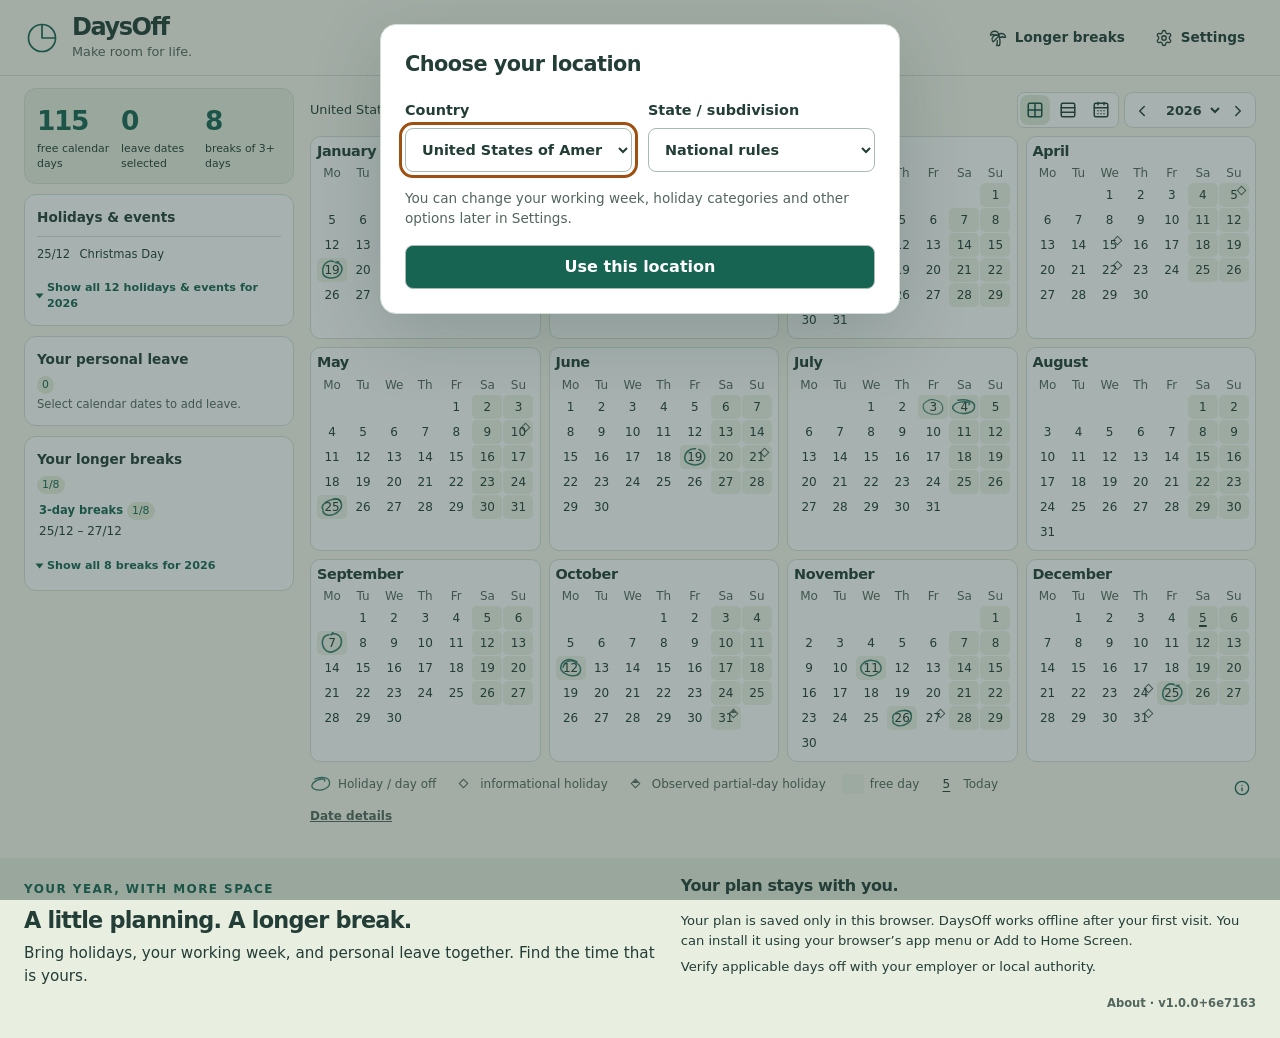
==== index.html @ 363d69ab "chore: publish v1.0.0+6e7163" ====
<!doctype html>
<html lang="en">
  <head>
    <meta charset="UTF-8" />
    <meta name="viewport" content="width=device-width, initial-scale=1.0" />
    <meta name="theme-color" content="#123e35" />
    <meta
      name="description"
      content="Plan holidays and personal leave privately on your device."
    />
    <link rel="icon" type="image/svg+xml" sizes="any" href="./icon.svg" />
    <link rel="apple-touch-icon" href="./icon-192.png" />
    <title>DaysOff — Your year, with room to breathe</title>
    <script type="module" crossorigin src="./assets/index-C1qF1rUA.js"></script>
    <link rel="modulepreload" crossorigin href="./assets/holiday-data-CAM_cj8a.js">
    <link rel="stylesheet" crossorigin href="./assets/index-DGMguTYo.css">
  <link rel="manifest" href="./manifest.webmanifest"><script id="vite-plugin-pwa:register-sw" src="./registerSW.js"></script></head>
  <body>
    <div id="root"></div>
  </body>
</html>
---- assets/index-DGMguTYo.css ----
.school-settings{gap:10px;display:grid}.school-list-footer{flex-wrap:wrap;align-items:center;gap:8px 16px;display:flex}.school-copy-tools{align-items:center;gap:4px;max-width:100%;display:inline-flex}.settings-copy-toast{pointer-events:none;width:max-content;max-width:calc(100% - 32px);position:absolute;bottom:12px}.school-list-footer .school-copy-action{background:0 0;border-color:#0000;max-width:100%;min-height:44px;padding:8px 0}.school-list-footer .school-copy-action span{white-space:normal}.school-toolbar,.school-row-actions,.school-editor-actions{flex-wrap:wrap;align-items:end;gap:8px;display:flex}.school-toolbar>label{flex:0 0 96px;width:96px;min-width:0;margin:0}.school-toolbar>button{flex-shrink:0}.school-settings button{justify-content:center;align-items:center;gap:6px;display:inline-flex}.school-toolbar .school-copy-action{background:0 0;border-color:#0000;min-height:44px;padding-inline:8px}.school-hidden-status{color:var(--muted,#52665d);margin:-6px 0 0;font-size:.85rem}.school-editor{border:1px solid #cfdbd3;border-radius:8px;grid-template-columns:1fr 1fr;gap:12px;padding:12px;display:grid}.school-name,.school-error,.school-editor-actions{grid-column:1/-1}.school-error{color:#962d28;margin:0}.school-list{margin:0;padding:0;list-style:none}.school-list li{border-bottom:1px solid #cfdbd3;justify-content:space-between;align-items:center;gap:8px 16px;padding:8px 0;display:flex}.school-list li>div:first-child{overflow-wrap:anywhere;gap:4px;min-width:0;display:grid}.school-row-actions{flex-wrap:nowrap;flex-shrink:0;gap:4px}.school-row-actions button{width:44px;min-width:44px;height:44px;padding:0}.school-list li span{font-size:.85rem}.school-remove{color:#962d28;border-color:#caa6a2}.school-remove:hover{color:#7c211c;background:#fff0ed}.school-empty{color:#52665d;margin:0}@media (width<=480px){.school-toolbar>label{flex-basis:80px;width:80px}.school-editor{grid-template-columns:1fr;padding:12px}.school-row-actions{margin-left:auto}}.school-toolbar{flex-wrap:nowrap;align-items:end}.school-toolbar .school-copy-action{flex-shrink:1;min-width:0}.school-copy-action span{text-overflow:ellipsis;white-space:nowrap;overflow:hidden}.school-toolbar .school-add-action{width:44px;min-width:44px;height:44px;margin-left:auto;padding:0}.school-toolbar{min-width:0}.school-settings .school-list{gap:8px;display:grid}.school-settings .school-list>.school-settings-item{border:1px solid var(--border);border-radius:10px;padding:8px;display:block}.school-settings .school-settings-item>.school-entry-summary{justify-content:space-between;align-items:center;gap:8px;display:flex}.school-entry-label{overflow-wrap:anywhere;gap:3px;min-width:0;display:grid}.school-settings .school-editor{border-color:var(--border);border-radius:10px;gap:10px;min-width:0;margin:0;padding:8px}.school-settings-item .school-editor{border:0;margin-top:12px;padding:0}.school-settings .school-editor label{min-width:0}.school-settings .school-editor-actions{grid-template-columns:minmax(0,1fr) auto auto;align-items:center;gap:8px;display:grid}.school-editor-cancel{grid-column:2;margin-left:0}.school-settings .school-editor-actions .school-remove{justify-self:start;width:auto;height:auto;padding:8px 10px}@media (width<=360px){.school-settings .school-editor-actions .school-remove{grid-column:1/-1}.school-settings .school-editor-actions{grid-template-columns:minmax(0,1fr) minmax(0,1fr)}.school-editor-cancel{grid-column:1}.school-settings .school-editor-actions button{white-space:normal;overflow-wrap:anywhere;white-space:nowrap;overflow-wrap:normal;min-width:0;padding-inline:4px;font-size:.85rem}}.calendar-context-menu{z-index:1100;border:1px solid var(--border);color:#233d37;background:#fff;border-radius:10px;width:248px;max-width:calc(100vw - 16px);max-height:calc(100dvh - 16px);padding:6px;position:fixed;overflow-y:auto;box-shadow:0 8px 28px #233d3730}.calendar-context-date{border-bottom:1px solid var(--border);color:var(--muted);margin-bottom:4px;padding:6px 10px 10px;font-size:.8rem}.calendar-context-menu>button{color:#233d37;text-align:left;background:#fff;border:0;border-radius:5px;justify-content:space-between;align-items:center;gap:10px;width:100%;min-height:44px;padding:9px 10px;font-size:.9rem;font-weight:500;display:flex}.calendar-context-menu>button:hover,.calendar-context-menu>button:focus,.calendar-context-menu>button[aria-expanded=true]{color:#173e33;background:#e8f0e5}.calendar-context-menu>button:focus-visible{outline-offset:-2px;outline:2px solid #9e5011}.calendar-context-submenu>button{justify-content:flex-start}.calendar-context-type{color:#fff;border-radius:50%;flex:0 0 22px;place-items:center;width:22px;height:22px;font-size:.75rem;display:inline-grid}@media print{.calendar-context-root{display:none}}.date-popover-actions{border-top:1px solid var(--border);margin-top:10px;padding-top:8px}.date-popover-action-grid{grid-template-columns:repeat(2,minmax(0,1fr));gap:4px;display:grid}.date-popover-actions button{color:#175345;background:#f2f6f1;border:0;border-radius:6px;justify-content:center;align-items:center;gap:6px;min-height:44px;padding:8px 6px;font-size:.8rem;font-weight:600;line-height:1.3;display:flex}.date-popover-actions button:hover,.date-popover-actions button[aria-expanded=true]{color:#173e33;background:#e3ede0}.date-popover-actions button:focus-visible{outline-offset:-2px;outline:2px solid #9e5011}.date-popover-leave-choices:not([hidden]){gap:4px;margin-top:6px;display:grid}.date-popover-leave-choices button{text-align:left;justify-content:flex-start;padding-inline:10px}.date-popover-leave-symbol{color:#fff;border-radius:50%;flex:0 0 22px;place-items:center;width:22px;height:22px;font-size:.7rem;display:inline-grid}:root{color:#233d37;font-synthesis:none;--teal:#176453;--border:#d4dfd7;--muted:#52665d;--bg:#f7f7ef;--ink:#233d37;--surface:#fff;--surface-hover:#edf3eb;background:#f7f7ef;font-family:Inter,ui-sans-serif,system-ui,-apple-system,BlinkMacSystemFont,Segoe UI,sans-serif;font-weight:400;line-height:1.5}*{box-sizing:border-box}body{margin:0}button{font:inherit;color:#233d37;cursor:pointer;background:#fff;border:1px solid #a7bbb0;border-radius:8px;max-width:100%;min-height:44px;padding:8px 12px;font-weight:600}button:hover{background:#edf3eb}button:disabled{cursor:default;opacity:.5}a{color:#155844}button:focus-visible,a:focus-visible,ol:focus-visible{outline-offset:3px;outline:3px solid #9e5011}h1,h2,h3,p{margin-top:0}h1{letter-spacing:-.055em;max-width:700px;margin-bottom:20px;font-size:clamp(2.6rem,6vw,4.6rem);line-height:1.08}h2{letter-spacing:-.025em;font-size:1.4rem}h3{font-size:1.1rem}.panel{border:1px solid var(--border);background:#fff}.hint,.legend{color:var(--muted);font-size:.85rem}.hint{margin:10px 0 0}.breaks ol{max-height:380px;padding:0;list-style:none;overflow:auto}.breaks li{border-top:1px solid var(--border);grid-template-columns:80px 1fr;gap:4px 14px;padding:14px 0;display:grid}.breaks li strong{color:var(--teal)}.breaks li p{color:var(--muted);grid-column:2;margin:0;font-size:.8rem}.sr-only{clip:rect(0, 0, 0, 0);white-space:nowrap;border:0;width:1px;height:1px;margin:-1px;padding:0;position:absolute;overflow:hidden}.skip-link{z-index:2;background:#fff;padding:12px;position:absolute;top:0;left:12px;transform:translateY(-150%)}.skip-link:focus{transform:translateY(0)}.row-actions{flex-shrink:0;gap:3px;display:flex}.row-actions button{opacity:0;border-radius:50%;min-width:24px;min-height:24px;padding:0;font-size:.8rem}.legend{margin:6px 0 0;font-size:.68rem}@media (hover:none),(pointer:coarse){.row-actions button{opacity:1;min-width:44px;min-height:44px}}@media (width<=600px){.row-actions button{opacity:1;min-width:44px;min-height:44px}}@media (prefers-reduced-motion:reduce){*,:before,:after{scroll-behavior:auto!important;transition:none!important;animation:none!important}}.legend{color:var(--muted)}.print-only{display:none}[tabindex]:focus-visible{outline-offset:3px;outline:3px solid #9e5011}.masthead,main,footer{max-width:1500px;margin:auto}.masthead{border-bottom:1px solid var(--border);justify-content:space-between;align-items:center;gap:16px;display:flex}.brand{align-items:center;gap:12px;display:flex}.brand strong{letter-spacing:-.06em;font-size:1.5rem}.brand span:not(.brand-icon){color:var(--muted);font-size:.8rem;display:block}.brand-icon{flex-shrink:0;width:36px;height:36px;display:block}.eyebrow{letter-spacing:.12em;color:var(--teal);margin-bottom:12px;font-size:.75rem;font-weight:700}.masthead,main,footer{padding-left:24px;padding-right:24px}.masthead{padding-top:14px;padding-bottom:14px}.masthead nav{flex-wrap:wrap;align-items:center;gap:8px;display:flex}.masthead nav button,.masthead nav a{background:0 0;border-color:#0000;padding:8px 10px;font-size:.85rem;font-weight:600;text-decoration:none}.workspace{grid-template-columns:270px minmax(0,1fr);align-items:start;gap:16px;padding-top:12px;display:grid}footer{background:#e8eee0;grid-template-columns:1.1fr 1fr;gap:12px 24px;margin-top:20px;padding-top:16px;padding-bottom:12px;display:grid}.intro{padding:0}.intro h2{letter-spacing:-.035em;margin-bottom:8px;font-size:1.4rem;line-height:1.25}.intro>p:last-child{font-size:.95rem}.device-note{padding:0}.device-note h2{font-size:1rem}.device-note p{font-size:.82rem}.app-version{text-align:right;color:var(--muted);font-size:.72rem;line-height:1.2;display:block}footer .app-version{border:0;min-height:44px;margin-left:auto;padding:8px 0 8px 12px}footer .eyebrow{margin-bottom:8px}footer p{margin-top:6px;margin-bottom:6px}footer h2{margin-top:0}@media (width<=1100px){.workspace{grid-template-columns:240px minmax(0,1fr)}}@media (width<=850px){.masthead{flex-wrap:wrap}}@media (width<=600px){.masthead,main,footer{padding-left:16px;padding-right:16px}.masthead{gap:10px}.masthead nav{gap:2px}.masthead nav button,.masthead nav a{padding:6px;font-size:.75rem}.workspace{flex-direction:column;display:flex}footer{grid-template-columns:1fr;gap:12px}}.brand strong{line-height:1.15}.brand{color:inherit;text-decoration:none}.mobile-menu-toggle{display:none}@media (width<=600px){.mobile-menu-toggle{align-items:center;min-height:44px;display:inline-flex}.masthead{justify-content:space-between;position:relative}.masthead nav[data-open=false]{display:none}.masthead nav[data-open=true]{flex-direction:column;align-items:stretch;width:100%;display:flex}.masthead nav button{text-align:left;min-height:44px}}.masthead nav button:hover{color:#233d37;background:#e8eee5}.masthead-actions{flex:none;align-items:center;gap:6px;margin-left:auto;display:flex}.masthead-actions:empty{display:none}.masthead .history-controls{box-shadow:inset 0 0 0 1px var(--border);border:0;flex-shrink:0;margin-left:auto;padding:0}.masthead .history-controls button{min-width:36px;min-height:36px;padding:4px}@media screen and (width<=600px){.masthead-slot{height:var(--masthead-height,70px)}.masthead{z-index:10;background:var(--bg,#f8f8f0);flex-wrap:nowrap;gap:6px;min-height:70px;padding-top:12px;padding-bottom:12px;position:fixed;top:0;left:0;right:0}.masthead nav[data-open=true]{background:var(--bg,#f8f8f0);border-bottom:1px solid var(--border);padding:8px 16px;position:absolute;top:100%;left:0}.masthead[data-scrolled=true]{min-height:53px;padding-top:4px;padding-bottom:4px}.masthead .brand{flex:1;gap:6px;min-width:0}.masthead .brand>div{min-width:0}.masthead .brand strong{text-overflow:ellipsis;white-space:nowrap;font-size:1.375rem;display:block;overflow:hidden}.masthead .brand span:not(.brand-icon){white-space:nowrap;text-overflow:ellipsis;font-size:.75rem;overflow:hidden}.masthead[data-scrolled=true] .brand strong{font-size:1.25rem}.masthead[data-scrolled=true] .brand-icon{width:32px;height:32px}.masthead[data-scrolled=true] .brand span:not(.brand-icon){display:none}.masthead .history-controls button{min-width:44px;min-height:44px}.masthead .mobile-menu-toggle{flex-shrink:0;width:44px;margin-left:auto;padding:0}}.mobile-menu-toggle{justify-content:center;min-width:44px}.date.free{background:#edf2e8}.date.leave{background:var(--teal);color:#fff}.date.leave:hover{background:#124e41}.date:focus-visible{outline-offset:-2px;z-index:2;outline:2px solid #9e5011}.date.leave:focus-visible{outline-color:#ffd68a}.date.today>span{text-underline-offset:3px;text-decoration:underline;text-decoration-thickness:2px}.calendar-help{color:var(--muted);font-size:.85rem}.calendar-area{min-width:0}.calendar-heading{gap:8px;min-height:42px;margin-bottom:6px}.calendar-heading h1{letter-spacing:0;margin:0;font-size:.8rem;font-weight:500;line-height:1.4}.year-controls{gap:5px;margin-left:auto}.year-controls button{min-width:30px;min-height:30px;padding:2px 6px;font-size:.8rem}.year-controls select{min-height:30px;padding:2px 5px;font-size:.8rem}.calendar-grid{grid-template-columns:repeat(4,minmax(0,1fr));gap:8px}.month{border-radius:10px;padding:7px}.month h2{margin-bottom:4px;font-size:.78rem}.month-grid{grid-template-rows:16px repeat(6,24px);gap:1px}.weekday{padding:0;font-size:.75rem}.date{border-radius:5px;flex-direction:row;min-width:0;min-height:24px;padding:0;font-size:.75rem;position:relative}.date small{height:8px;font-size:.48rem;line-height:8px;position:absolute;bottom:0;right:1px}.pencil-ring{pointer-events:none;width:100%;height:100%;color:var(--teal);position:absolute;inset:0;overflow:visible}.pencil-ring path{fill:none;stroke:currentColor;stroke-width:2.3px;stroke-linecap:round;opacity:.85}.pencil-ring[data-marker-style=double] path{stroke-width:1.5px;opacity:.78}.pencil-ring[data-marker-style=double] path+path{stroke-width:.9px;opacity:.42}.date.leave .pencil-ring{color:#fff}.important-border{border-radius:inherit;pointer-events:none;color:#986014;border:2px dashed;position:absolute;inset:-2px}.date.leave .important-border{color:#ffd68a}.informational-marker{color:#52665d;pointer-events:none;border:1.5px solid;border-radius:0;width:7px;height:7px;position:absolute;top:3px;right:3px;transform:rotate(45deg)}.date.leave .informational-marker{color:#fff}.partial-day-marker{background:linear-gradient(135deg,currentColor 50%,#0000 50%)}.school-holiday-marker{border-radius:inherit;z-index:0;pointer-events:none;background:linear-gradient(135deg,#dcecf5 50%,#0000 50%);position:absolute;inset:0}.date.leave .school-holiday-marker{background:linear-gradient(135deg,#27576d 50%,#0000 50%)}.school-holiday-marker>span{color:#235570;font-size:7px;font-weight:700;line-height:1;position:absolute;top:2px;left:3px}.date.leave .school-holiday-marker>span{color:#fff}.date>span:first-child{z-index:1;position:relative}.calendar-help{margin:6px 0 0;font-size:.68rem}.date-tooltip{z-index:30;color:#233d37;border:1px solid var(--border);background:#fff;border-radius:10px;width:290px;max-width:calc(100vw - 16px);max-height:min(360px,100dvh - 16px);padding:12px;font-size:.8125rem;line-height:1.45;position:fixed;overflow:auto;box-shadow:0 6px 24px #233d3733}.date-tooltip-header{justify-content:space-between;align-items:center;gap:12px;font-size:.75rem;font-weight:600;display:flex}.date-tooltip.has-details .date-tooltip-header{border-bottom:1px solid var(--border);margin-bottom:9px;padding-bottom:9px}.date-tooltip-status{color:var(--muted);display:inline-flex}.date-detail-list{gap:7px;margin:0;padding:0;list-style:none;display:grid}.date-detail-row{grid-template-columns:20px minmax(0,1fr);align-items:start;gap:9px;display:grid}.date-detail-symbol{width:20px;height:20px;color:var(--muted);place-items:center;font-size:.75rem;display:inline-grid}.date-detail-leave .date-detail-symbol{color:#fff;border-radius:50%}.date-detail-important .date-detail-symbol{color:#986014}.date-detail-school .date-detail-symbol{color:#235570;font-weight:600}.date-detail-content{overflow-wrap:anywhere;min-width:0}.date-detail-status,.date-detail-note,.date-detail-repeat{color:var(--muted);font-size:.75rem}.date-detail-note{margin-top:2px;display:block}.date-tooltip[role=dialog]:focus{outline:none}@media (forced-colors:active){.date-detail-leave .date-detail-symbol{color:canvastext;border:1px solid canvastext}}@media (hover:none),(pointer:coarse){.date{min-height:44px}.month-grid{grid-template-rows:18px repeat(6,44px)}}@media (width<=1100px){.calendar-grid{grid-template-columns:repeat(3,minmax(0,1fr))}}@media (width<=850px){.calendar-grid{grid-template-columns:repeat(2,minmax(0,1fr))}.calendar-heading{flex-direction:row;align-items:center}}@media (width<=600px){.calendar-area{width:100%}.calendar-grid{grid-template-columns:1fr;gap:12px}.month{padding:12px}.month h2{font-size:1rem}.month-grid{grid-template-rows:20px repeat(6,44px)}.date{min-height:44px;font-size:.85rem}.date small{height:10px;font-size:.6rem;line-height:10px;bottom:2px;right:3px}.weekday{font-size:.75rem}}.calendar-heading,.year-controls{justify-content:space-between;align-items:center;display:flex}.calendar-grid{scroll-margin-top:16px;display:grid}.month-grid{grid-template-columns:repeat(7,minmax(0,1fr));display:grid}.weekday{text-align:center;color:var(--muted)}.date{background:#fff;border-color:#0000;justify-content:center;align-items:center;font-weight:500;display:flex}.calendar-help{color:var(--muted)}.calendar-heading h1{max-width:none}.month{padding:6px}.month h2{line-height:1.2}.calendar-heading{min-height:36px;margin-bottom:4px}@media (width<=600px){.month{padding:12px}}.date.sidebar-highlight{background:#fff3d9;box-shadow:inset 0 0 0 2px #9e5011}.date.leave.sidebar-highlight{background:var(--teal);color:#fff;box-shadow:inset 0 0 0 2px #f1c875}@media (width<=600px){.calendar-heading{flex-wrap:wrap}.year-controls{flex-wrap:nowrap;flex-shrink:0;min-width:0}.year-controls>.year-picker:not(.history-controls){flex-shrink:0}.year-controls>.this-year{white-space:nowrap}}.date.leave-preview{box-shadow:inset 0 0 0 2px var(--teal);background:#c8e7df}.date{-webkit-user-select:none;user-select:none}@media screen{.date.leave-remove-preview{color:#233d37;background:#fbe6e2;box-shadow:inset 0 0 0 2px #9e3e3e}}.month-grid.with-week-numbers{grid-template-columns:1.1rem repeat(7,minmax(0,1fr))}.week-number{color:#506c65;text-align:center;align-self:center;font-size:.6rem}.date.other-month{color:#59675f;background:#f3f4f1}.date.other-month.free{background:#e9eee7}.date.other-month.leave{color:#fff;background:#49675b}.calendar-area{grid-area:1/2}.month h2{font-size:.9rem}.year-picker{border:1px solid var(--border);background:#fff;border-radius:9px;align-items:center;padding:2px;display:inline-flex}.year-picker button,.year-picker select{background:0 0;border:0;border-radius:6px}.year-picker select{font-weight:600}.history-controls button{justify-content:center;align-items:center;display:inline-flex}.history-controls button:disabled{opacity:.45;cursor:default}.inspect-date{margin-bottom:8px;font-size:.75rem}@media (width<=600px){.calendar-area{grid-area:auto}.past-month{display:none}}.year-controls .this-year{color:#52665d;background:0 0;border-color:#0000}.year-controls .this-year:hover,.year-picker button:hover,.year-picker select:hover{color:#233d37;background:#e8eee5}@media (pointer:coarse){.year-picker button,.year-picker select,.year-controls .this-year{min-width:44px;min-height:44px}}.inspect-date{color:var(--muted);background:0 0;border:0;min-height:28px;padding:4px 0;text-decoration:underline}.inspect-date:hover{color:#233d37;background:#e8eee5}@media (pointer:coarse){.inspect-date{min-height:44px}}.date,.week-number,.year-picker select{font-variant-numeric:tabular-nums}@media (width<=600px){.year-controls>.year-picker button,.year-controls>.year-picker select,.year-controls .this-year{min-width:44px;min-height:44px}}.calendar-paint-type{align-items:center;gap:10px;margin:8px 0 12px;font-size:.8rem;display:flex}.calendar-paint-type select{flex:1;min-width:0;min-height:44px;padding:6px 10px}.calendar-legend{color:var(--muted);align-items:flex-start;gap:8px;margin-top:12px;font-size:.75rem;display:flex;position:relative}.calendar-legend ul{flex-wrap:wrap;gap:8px 16px;margin:0;padding:0;list-style:none;display:flex}.calendar-legend li{align-items:center;gap:6px;display:flex}.legend-swatch{width:22px;height:20px;color:var(--ink);border-radius:3px;flex:0 0 22px;justify-content:center;align-items:center;line-height:1;display:inline-flex;position:relative}.legend-leave{background:var(--leave-color);color:#fff;font-size:10px}.legend-important{border:2px dashed #986014}.legend-free{background:#edf2e8}.legend-today{text-underline-offset:3px;text-decoration:underline}.legend-swatch .informational-marker{top:6px;right:7px}.calendar-key{flex-shrink:0;margin-left:auto}.calendar-key summary{cursor:pointer;min-width:28px;min-height:28px;color:var(--teal);border-radius:4px;justify-content:center;align-items:center;list-style:none;display:flex}.calendar-key summary::-webkit-details-marker{display:none}.calendar-key summary:focus-visible{outline:2px solid var(--teal);outline-offset:2px}.calendar-key-body{z-index:5;border:1px solid var(--border);background:var(--surface);border-radius:8px;width:min(310px,100vw - 48px);padding:14px;position:absolute;bottom:36px;right:0;box-shadow:0 6px 18px #0002}.calendar-key-body strong{color:var(--ink);margin-bottom:10px;display:block}.calendar-key-body ul{flex-direction:column}@media (width<=600px){.calendar-key summary{min-width:44px;min-height:44px}}@media screen{[data-theme=dark] .legend-free{background:#304135}[data-theme=dark] .legend-important{border-color:#f0bd70}}@media print{.calendar-paint-type,.calendar-key,.calendar-legend .today-legend{display:none}}.calendar-row-view{border:1px solid var(--border);background:#fff;border-radius:10px;min-width:0;overflow:visible}.calendar-row-year{scroll-margin-top:2.5rem}.calendar-row-year+.calendar-row-year{border-top:1px solid var(--border)}.calendar-rows{table-layout:fixed;border-collapse:separate;border-spacing:0;width:100%;min-width:0;padding:6px}.calendar-rows-weekdays{min-width:0}.calendar-rows thead{z-index:2;background:#fff;position:sticky;top:44px}.calendar-rows th{color:var(--muted);text-align:center;padding:4px 0;font-size:.68rem;font-weight:500}.calendar-rows th:first-child{text-align:left;width:3.25rem;padding-left:0}.calendar-rows tbody th{color:var(--ink,#233d37);font-weight:600}.calendar-rows .row-year-label{color:var(--ink,#233d37);font-size:.95rem;font-weight:600}.calendar-rows td{height:34px;padding:1px}.calendar-rows .date{border-radius:3px;width:100%;height:32px;min-height:32px;font-size:.65rem}.calendar-rows .empty-date{background:#fafbf8 padding-box content-box}@media (pointer:coarse){.calendar-rows,.calendar-rows-weekdays{min-width:0}.calendar-rows .date{height:44px;min-height:44px}}.calendar-view-options,.calendar-view-picker{align-items:center;gap:3px;display:flex}.calendar-view-picker{border:1px solid var(--border);background:#fff;border-radius:7px;padding:2px}.year-controls .calendar-view-picker button{border:0;justify-content:center;align-items:center;min-width:30px;padding:4px;display:flex}.calendar-view-picker button[aria-pressed=true],.continuous-calendar-toggle[aria-pressed=true]{color:#164e42;background:#e0ebdc}.year-controls .continuous-calendar-toggle{background:0 0;border:0;font-size:.72rem}.year-controls .continuous-calendar-toggle[aria-pressed=true]{background:#e0ebdc}.calendar-year-transition{border-top:1px solid var(--border);color:var(--muted);margin:18px 0 10px;padding-top:10px;font-size:.8rem;display:block}.year-edge{scroll-margin-top:50px}.calendar-area:has(.calendar-view-options) .calendar-heading{z-index:5;background:var(--bg,#f8f8f0);padding:4px 0;position:sticky;top:0}@media print{.calendar-view-options{display:none!important}.calendar-area:has(.calendar-view-options) .calendar-heading{position:static}.calendar-screen-view.calendar-row-view{break-inside:avoid;padding:0;display:block!important}.calendar-rows thead{background:#fff;position:static}.calendar-rows .date{height:6mm;min-height:6mm;font-size:6pt}.calendar-rows th{font-size:6pt}.calendar-screen-view{display:block!important}}.sidebar{flex-direction:column;gap:10px;min-width:0;display:flex}.sidebar-card,.stats{border-radius:12px;margin:0;padding:12px}.sidebar-card h2{letter-spacing:0;margin:0 0 8px;font-size:.85rem}.box-heading{justify-content:space-between;align-items:center;gap:8px;display:flex}.box-heading button{min-width:24px;min-height:24px;padding:2px 6px;font-size:.7rem}.stats{gap:8px}.stats>div{display:block}.stats strong{font-size:1.65rem;display:block}.stats span{font-size:.68rem;line-height:1.4;display:block}.event-list{margin:0;padding:0;list-style:none}.event-row{border-top:1px solid var(--border);align-items:center;gap:7px;min-height:38px;padding:4px 0;font-size:.72rem;display:flex}.event-date{font-variant-numeric:tabular-nums;flex-shrink:0;width:32px}.event-name{overflow-wrap:anywhere;flex:1;min-width:0}.event-row.excluded .event-name,.event-row.excluded .event-date{color:var(--muted);text-decoration:line-through}.event-row:hover .row-actions button,.event-row:focus-within .row-actions button{opacity:1}.sidebar-card summary{cursor:pointer;color:var(--teal);min-height:24px;margin-top:6px;font-size:.7rem}.sidebar-card .hint{margin:2px 0 0;font-size:.72rem}.break-group{margin-top:6px;font-size:.72rem}.break-group strong{color:var(--teal);margin-bottom:2px;display:block}.break-group span{display:block}@media (hover:none),(pointer:coarse){.box-heading button,.sidebar-card summary{min-height:44px}}@media (width<=600px){.sidebar{order:2;width:100%}.event-row,.break-group{font-size:.85rem}.sidebar-card h2{font-size:1rem}.stats span{font-size:.75rem}}.stats{background:#e8eee0;grid-template-columns:repeat(3,minmax(0,1fr));display:grid}.stats strong{color:var(--teal);letter-spacing:-.05em}.event-list-toggle{text-align:left;min-height:24px;color:var(--teal);background:0 0;border:0;border-radius:0;align-items:center;gap:5px;margin-top:6px;padding:0;font-size:.7rem;display:flex}.event-list-toggle:before{content:"";border-top:4px solid #0000;border-bottom:4px solid #0000;border-left:5px solid;flex-shrink:0;width:0;height:0;transform:rotate(90deg)}.event-list-toggle[aria-expanded=true]:before{transform:rotate(-90deg)}@media (hover:none),(pointer:coarse){.event-list-toggle{min-height:44px}}.sidebar-date{text-align:left;min-height:24px;font:inherit;color:inherit;background:0 0;border:0;padding:0}.sidebar-date:hover{background:0 0}.break-date{width:100%;font-size:.75rem;display:block}@media (pointer:coarse){.sidebar-date{min-height:44px}}.box-title{flex-wrap:wrap;align-items:center;gap:6px;min-width:0;display:flex}.box-title h2{margin:0}.count-badge,.break-group .count-badge{color:var(--teal);white-space:nowrap;background:#e8efdf;border-radius:10px;padding:1px 5px;font-size:.68rem;font-weight:500;display:inline-flex}.break-list{scrollbar-gutter:stable;max-height:280px;padding:2px;overflow-y:auto}@media (hover:hover) and (pointer:fine){.box-heading>button{opacity:0}.sidebar-card:hover .box-heading>button,.sidebar-card:focus-within .box-heading>button{opacity:1}}.leave-list{max-height:240px;overflow-y:auto}.box-actions{flex-shrink:0;gap:4px;display:flex}@media (hover:hover) and (pointer:fine){.box-actions button{opacity:0}.sidebar-card:hover .box-actions button,.sidebar-card:focus-within .box-actions button{opacity:1}}.sidebar{grid-area:1/1}@media (width<=600px){.sidebar{grid-area:auto}}@media (pointer:coarse){.sidebar-card .box-heading button,.sidebar-date{min-width:44px}}.event-main{flex:1;align-self:stretch;align-items:center;gap:8px;width:auto;min-width:0;display:flex}.event-main .event-date{display:inline-block}.event-main:hover{background:#edf3eb}.stats strong,.count-badge,.break-date{font-variant-numeric:tabular-nums}@media (width<=600px){.sidebar-card .box-heading button{min-width:44px;min-height:44px}.sidebar-card summary,.event-list-toggle{align-items:center;min-height:44px;display:flex}}input,select{font:inherit}select,input:not([type=checkbox]):not([type=radio]){color:#233d37;background:#fff;border:1px solid #a7bbb0;border-radius:8px;max-width:100%;min-height:44px;padding:8px 12px}input[type=checkbox],input[type=radio]{accent-color:var(--teal);flex-shrink:0;width:18px;height:18px}input:focus-visible,select:focus-visible{outline-offset:3px;outline:3px solid #9e5011}.selectors{grid-template-columns:repeat(auto-fit,minmax(190px,1fr));gap:16px;display:grid}label{font-size:.9rem;font-weight:600}label select,label input:not([type=checkbox]):not([type=radio]){width:100%;margin-top:6px;display:block}.preferences{grid-template-columns:1fr 1fr;gap:28px;margin-top:24px;display:grid}fieldset{border:0;min-width:0;margin:0;padding:0}legend{margin-bottom:10px;padding:0;font-weight:600}.event-kind-options{flex-wrap:wrap;gap:4px 20px;display:flex}.event-kind-options label{cursor:pointer;align-items:center;gap:8px;min-height:44px;display:flex}.event-kind legend{margin-bottom:0;font-size:.9rem}.checks{flex-wrap:wrap;gap:8px 14px;display:flex}.checks label,.checkbox-label{align-items:center;gap:6px;min-height:44px;display:flex}.checks label{text-transform:capitalize}.custom form{flex-wrap:wrap;align-items:end;gap:16px;display:flex}.custom form>label:first-child{flex:1;min-width:180px}.custom form>p{color:#96371d;width:100%}.plan-dialog{border:1px solid var(--border);color:#233d37;background:#fff;border-radius:16px;width:min(680px,100% - 32px);max-height:calc(100dvh - 48px);padding:24px;overflow:auto;box-shadow:0 20px 70px #233d3733}.plan-dialog::backdrop{background:#233d3766}.dialog-heading{justify-content:space-between;align-items:center;gap:12px;margin-bottom:20px;display:flex}.dialog-heading h2{margin:0;font-size:1.3rem}.dialog-heading button{min-width:44px}.plan-dialog .settings{margin:0 0 24px}.plan-dialog .settings>h2{display:none}.plan-dialog .custom{margin-top:0}.plan-dialog .custom form{grid-template-columns:1fr;gap:16px;display:grid}.custom-options{gap:0;display:grid}.plan-dialog .custom form>label:first-child{min-width:0}.plan-dialog .breaks ol{max-height:none;overflow:visible}.primary{background:var(--teal);color:#fff}@media (width<=600px){.plan-dialog{padding:18px}}.leave-form{gap:16px;display:grid}.toast{z-index:100;color:#fff;background:#233d37;border-radius:10px;max-width:calc(100% - 32px);padding:12px 20px;position:fixed;bottom:20px;left:50%;transform:translate(-50%)}.location-dialog{width:min(520px,100% - 32px)}.location-confirmation{gap:16px;display:grid}.location-confirmation p{margin:0}.primary:hover,.primary:active{color:#fff;background:#124f42}.plan-dialog button{min-height:44px}.plan-dialog .checkbox-label{gap:10px}@media (pointer:coarse){.plan-dialog label{min-height:44px}}.settings-dialog[open]{flex-direction:column;height:min(720px,100dvh - 48px);padding:0;display:flex;overflow:hidden}.settings-dialog>.dialog-heading{flex-shrink:0;margin:0;padding:20px 24px 12px}.settings-tabs{border-bottom:1px solid var(--border);flex-shrink:0;gap:4px;padding:0 24px;display:flex;overflow-x:auto}.settings-tabs [role=tab]{color:#456057;background:0 0;border:0;border-radius:6px 6px 0 0;flex-shrink:0;padding:10px 16px}.settings-tabs [role=tab][aria-selected=true]{color:#124f42;background:#edf2e7;box-shadow:inset 0 -3px #286657}.settings-body{overscroll-behavior:contain;scrollbar-gutter:stable;flex:1;min-height:0;padding:24px;overflow-y:auto}.settings-body>[role=tabpanel]:focus-visible{outline-offset:4px;outline:2px solid #9e5011}.settings-body .preferences{grid-template-columns:1fr;gap:22px;margin:0}.settings-body .general-preferences{gap:18px;max-width:400px}.settings-group{gap:10px;min-width:0;display:grid}.settings-group>label:not(.checkbox-label){max-width:400px}.settings-group .selectors{gap:12px}.settings-checkboxes{gap:0;display:grid}.settings-help{color:var(--muted);font-size:.82rem}.settings-help summary{cursor:pointer;min-height:44px;color:var(--teal);align-items:center;gap:8px;width:fit-content;display:flex}.settings-help p{margin:4px 0 0}.appearance-options{border:1px solid var(--border);border-radius:8px;gap:0;display:flex;overflow:hidden}.appearance-options button{background:0 0;border:0;border-radius:0;flex:1 0 auto;justify-content:center;align-items:center;gap:6px;min-width:0;padding:8px 12px;display:inline-flex}@media (width<=400px){.appearance-options button{padding:8px;font-size:.85rem}.appearance-options button .lucide{display:none}}.appearance-options button+button{border-left:1px solid var(--border)}.appearance-options button:focus-visible{outline-offset:-3px}.settings-option-with-help{justify-content:space-between;align-items:center;gap:8px;display:flex}.settings-help-popover{flex-shrink:0;display:inline-flex;position:relative}.settings-info-button{min-width:44px;color:var(--muted);background:0 0;border:0;justify-content:center;align-items:center;padding:8px;display:inline-flex}.settings-info-popup{z-index:5;white-space:normal;border:1px solid var(--border);background:var(--surface,white);width:min(320px,100vw - 80px);color:var(--ink);border-radius:10px;padding:12px;font-size:.85rem;font-weight:400;position:absolute;top:calc(100% + 4px);left:0;overflow:auto;box-shadow:0 6px 20px #0002}.appearance-options button[aria-pressed=true]{background:var(--teal);border-color:var(--teal);color:var(--bg)}.settings-about-heading{justify-content:space-between;align-items:baseline;gap:12px;display:flex}.settings-about-heading h3{margin:0}.settings-about-heading small{color:var(--muted)}.settings-licences{margin-top:8px}.settings-licences a{overflow-wrap:anywhere;align-items:center;gap:6px;width:fit-content;min-height:44px;font-size:.85rem;display:flex}.settings-reset{border-top:1px solid var(--border);padding-top:20px}.settings-reset .notice{margin-top:12px}.working-schedule{gap:14px;min-width:0;display:grid}.working-schedule>div{min-width:0}.working-schedule>label{max-width:280px}.schedule-week .checks{grid-template-columns:repeat(7,minmax(0,1fr));gap:4px;margin-top:4px;display:grid}.schedule-week .checks label{flex-wrap:wrap;justify-content:center;gap:4px;font-size:.85rem}.schedule-preview+.schedule-preview{margin-top:12px}.schedule-preview-days{grid-template-columns:repeat(7,minmax(42px,1fr));gap:4px;margin:6px 0 0;padding:0;list-style:none;display:grid}.schedule-preview-day{border:1px solid var(--border);text-align:center;white-space:nowrap;border-radius:6px;gap:4px;padding:8px 2px;font-size:.8rem;display:grid}.schedule-preview-day[data-working=false]{background:var(--surface-hover,#edf3eb)}.schedule-preview-day small{color:var(--muted);white-space:nowrap;font-size:.72rem}.schedule-cycle-days{grid-template-columns:repeat(auto-fit,minmax(76px,1fr));gap:6px;display:grid}.schedule-cycle-day{gap:2px;padding:6px;display:grid}.schedule-cycle-day[aria-pressed=true]{border-color:var(--teal);box-shadow:inset 0 0 0 1px var(--teal)}.schedule-cycle-day small{font-weight:400}.settings-body .selectors+.preferences{margin-top:28px}.settings-body .leave-type-settings{margin:0}.schedule-preview{padding-bottom:2px;overflow-x:auto}.schedule-preview:focus-visible{outline:2px solid var(--teal);outline-offset:2px}@media (width<=600px){.settings-dialog[open]{height:calc(100dvh - 32px);max-height:calc(100dvh - 32px)}.settings-dialog>.dialog-heading{padding:16px 18px 10px}.settings-tabs{padding:0 12px}.settings-tabs [role=tab]{padding:10px 12px}.settings-body{padding:20px 18px}.schedule-week .checks{grid-template-columns:repeat(4,minmax(0,1fr));gap:2px 6px}.schedule-week .checks label{flex-wrap:nowrap;justify-content:flex-start}}.easter-fields{grid-template-columns:repeat(3,minmax(0,1fr));gap:.75rem;display:grid}.easter-fields input{min-width:0}.entry-dialog[open]{flex-direction:column;padding:0;display:flex;overflow:hidden}.entry-dialog>.dialog-heading{border-bottom:1px solid var(--border);flex-shrink:0;margin:0;padding:14px 20px}.entry-dialog>.custom{flex-direction:column;flex:1;min-height:0;display:flex}.entry-dialog .custom .entry-dialog-form,.entry-dialog .entry-dialog-form{flex-flow:column;flex:1;align-items:stretch;gap:0;min-height:0;display:flex;overflow:hidden}.entry-dialog-body{overscroll-behavior:contain;align-content:start;gap:10px;min-height:0;padding:16px 20px;scroll-padding:12px;display:grid;overflow-y:auto}.entry-date-pair{grid-template-columns:repeat(2,minmax(0,1fr));gap:12px;display:grid}.entry-dialog-body .leave-segment{gap:10px;display:grid}.entry-dialog-footer{border-top:1px solid var(--border);box-sizing:border-box;background:0 0;flex-shrink:0;justify-content:space-between;align-items:center;gap:12px;width:100%;max-width:none;margin:0;padding:10px 20px;display:flex}.entry-dialog-footer>button[type=submit]{min-width:110px;margin-left:auto}.event-more-options>summary{cursor:pointer;min-height:44px;color:var(--teal);align-content:center}.event-more-fields{gap:10px;padding:6px 0;display:grid}.event-more-options>summary:focus-visible{outline-offset:2px;outline:2px solid #9e5011}@media (width<=500px){.entry-date-pair{grid-template-columns:1fr}.entry-dialog-footer{flex-wrap:wrap}.entry-dialog-footer>button[type=submit]{width:100%}}@media (width<=420px){.easter-fields{grid-template-columns:1fr}}.leave-balances{gap:14px;padding:10px 0;display:grid}.leave-balance-heading{overflow-wrap:anywhere;flex-wrap:wrap;justify-content:space-between;gap:8px;font-size:.75rem;display:flex}.leave-balance small{color:var(--muted);margin-top:4px;font-size:.7rem;display:block}.leave-balance progress{width:100%;height:6px;accent-color:var(--teal);border:0;margin-top:6px;display:block}.leave-balance progress::-webkit-progress-bar{background:#e7eedf;border-radius:4px}.leave-balance progress::-webkit-progress-value{background:var(--teal);border-radius:4px}.leave-balance progress::-moz-progress-bar{background:var(--teal)}.leave-type-marker{color:#fff;vertical-align:middle;border-radius:50%;justify-content:center;align-items:center;min-width:15px;height:15px;font-size:.6rem;display:inline-flex}.leave-range-markers{flex-shrink:0;gap:3px;margin-left:5px;display:inline-flex}.active-leave-type{align-items:center;gap:8px;font-size:.75rem;display:flex}.active-leave-type select{flex:1;width:auto;min-width:0;min-height:30px;margin-top:0;padding:4px 8px;font-size:.75rem}.leave-balance.over-allowance .leave-remaining{color:#9c302c;font-weight:600}.leave-balance.over-allowance progress{accent-color:#9c302c}.leave-balance.over-allowance progress::-webkit-progress-value{background:#9c302c}.leave-balance.over-allowance progress::-moz-progress-bar{background:#9c302c}@media (pointer:coarse),(width<=600px){.active-leave-type select{min-height:44px;font-size:1rem}}.date.leave{background:var(--leave-color,var(--teal))}.date.leave:hover{background:var(--leave-color,var(--teal));filter:brightness(.85)}.leave-segment{border:0;gap:12px;min-width:0;margin:0;padding:0;display:grid}.leave-segment legend{margin-bottom:8px;font-size:.85rem}@media print{.date.leave{-webkit-print-color-adjust:exact;print-color-adjust:exact;background:var(--leave-color,var(--teal))!important}}.leave-balance-heading>span:last-child,.leave-remaining{font-variant-numeric:tabular-nums}.leave-type-settings{margin-top:0;padding-top:0;scroll-margin-top:16px}.leave-type-settings-heading{flex-wrap:wrap;justify-content:space-between;align-items:center;gap:12px;margin-bottom:12px;display:flex}.leave-type-settings-heading h3{margin:0}.leave-type-settings-heading label{white-space:nowrap;flex:none;align-items:center;gap:8px;width:auto;margin:0;display:flex}.leave-type-settings-heading select{width:100px;margin-top:0}.leave-type-settings-list{gap:10px;display:grid}.leave-type-settings-item{border:1px solid #d2dfd5;border-radius:10px;padding:8px;position:relative}.leave-type-settings-summary{justify-content:space-between;align-items:center;gap:8px;min-height:44px;padding-right:48px;display:flex}.leave-type-settings-name{align-items:center;gap:8px;min-width:0;display:flex}.leave-type-settings-symbol{color:#fff;border-radius:50%;flex:0 0 24px;justify-content:center;align-items:center;width:24px;height:24px;font-size:13px;display:inline-flex}.leave-type-settings .leave-type-allowance{flex:0 0 88px;width:88px;margin:0}.leave-type-settings .leave-type-allowance input{margin-top:0;padding-inline:8px}.leave-type-settings-details>summary{cursor:pointer;width:44px;min-height:44px;color:var(--teal);border-radius:6px;justify-content:center;align-items:center;list-style:none;display:flex;position:absolute;top:8px;right:8px}.leave-type-settings-details>summary::-webkit-details-marker{display:none}.leave-type-settings-details>summary:hover{background:var(--surface-hover)}.leave-type-settings-details[open] .leave-type-settings-fields{margin-top:12px}.leave-type-settings .leave-type-remove-start,.leave-type-removal-actions button{justify-content:center;align-items:center;gap:6px;min-height:44px;display:inline-flex}.leave-type-settings .leave-type-remove-start,.leave-type-removal{margin-top:12px}.leave-type-removal p{margin:0 0 8px}.leave-type-removal-actions{flex-wrap:wrap;justify-content:flex-end;gap:8px;display:flex}.leave-type-settings-fields{grid-template-columns:minmax(140px,2fr) minmax(70px,1fr) 65px;gap:12px;display:grid}.leave-type-settings-fields>.leave-type-calendar-preview{grid-area:2/1/auto/-1;margin-top:0}.leave-type-settings .leave-type-remove{margin-top:12px}.leave-type-settings .leave-type-remove,button.button-danger{color:#922c34;background:#fff;border-color:#b7797e}.leave-type-settings .leave-type-remove:hover,button.button-danger:hover{color:#7a1922;background:#fbecee;border-color:#922c34}.leave-type-settings .leave-type-remove:focus-visible,button.button-danger:focus-visible{outline-offset:3px;outline:3px solid #922c34}button.button-muted{color:var(--muted);background:0 0;border-color:#0000}button.button-muted:hover{color:var(--ink);border-color:#0000}.leave-type-settings input.leave-type-color{cursor:pointer;width:100%;min-height:44px;padding:5px}.leave-type-settings-add{align-items:end;gap:12px;margin-top:16px;display:flex}.leave-type-settings-add label{flex:1;min-width:0}@media (width<=600px){.leave-type-settings-fields>label:first-child{grid-column:1/-1}.leave-type-settings-fields>.leave-type-calendar-preview{grid-row:3}.leave-type-settings-summary{grid-template-columns:minmax(0,1fr);gap:4px;padding-right:0;display:grid}.leave-type-settings-name{min-height:44px;padding-right:48px}.leave-type-settings-name strong{text-overflow:ellipsis;white-space:nowrap;overflow:hidden}.leave-type-settings .leave-type-allowance{justify-content:space-between;align-items:center;gap:8px;width:100%;display:flex}.leave-type-allowance>.sr-only{clip:auto;white-space:normal;width:auto;height:auto;margin:0;font-size:.75rem;position:static;overflow:visible}.leave-type-allowance input{flex:0 0 88px;width:88px}.leave-type-settings-fields{grid-template-columns:minmax(0,1fr) minmax(0,1fr)}.leave-type-settings-add{flex-wrap:wrap}.leave-type-settings-add label{flex-basis:100%}}.leave-type-allowance input,.leave-type-settings-heading select{font-variant-numeric:tabular-nums}@media (width<=600px){.leave-type-settings-heading label{white-space:normal;font-size:.85rem}}.leave-type-settings-heading label{margin-left:auto}.leave-type-add-action{justify-content:center;align-items:center;width:44px;min-width:44px;height:44px;padding:0;display:inline-flex}.leave-type-settings-add{border:1px solid var(--border);border-radius:10px;flex-wrap:wrap;gap:8px;margin:0 0 12px;padding:8px}.leave-type-settings-add label{flex-basis:100%}.leave-type-settings-add button[type=button]{margin-left:auto}.settings-dialog[open]{height:calc(100dvh - 48px);max-height:calc(100dvh - 48px);container-type:inline-size}.settings-dialog .settings-body{flex:auto}.settings-dialog .settings-tabs{grid-template-columns:repeat(5,minmax(0,1fr));gap:0;padding:0 16px;display:grid;overflow:visible}.settings-dialog .settings-tabs [role=tab]{white-space:normal;overflow-wrap:break-word;-webkit-hyphens:auto;hyphens:auto;min-width:0;padding:10px 6px;font-size:.85rem}.settings-body .general-preferences{grid-template-columns:repeat(2,minmax(0,1fr));align-items:start;gap:18px 16px;max-width:none}.general-preferences>label{min-width:0}.general-preferences .appearance-setting{grid-column:1/-1}.general-preferences .appearance-options{width:fit-content}.calendar-display-fields{grid-template-columns:repeat(2,minmax(0,1fr));gap:16px;min-width:0;display:grid}.calendar-display-fields label{min-width:0}.settings-legend-with-help{align-items:center;gap:8px;display:inline-flex}.settings-reset{margin-top:24px;padding-top:20px}.settings-reset-actions{flex-wrap:wrap;align-items:center;gap:12px;display:flex}@media (width<=600px){.settings-dialog[open]{height:calc(100dvh - 32px);max-height:calc(100dvh - 32px)}.settings-dialog .settings-body{flex:auto}.settings-dialog .settings-tabs{grid-template-columns:repeat(3,minmax(0,1fr));padding:0 12px}.settings-tabs #settings-tab-school{grid-column:span 2}.settings-dialog .settings-tabs [role=tab]{min-height:44px;font-size:.8125rem}.settings-body .general-preferences,.calendar-display-fields{grid-template-columns:minmax(0,1fr)}.general-preferences .appearance-options{width:100%}}@container (width<=16rem){.settings-dialog .settings-tabs{grid-template-columns:repeat(2,minmax(0,1fr))}}@container (width<=9rem){.settings-dialog .settings-tabs{grid-template-columns:minmax(0,1fr)}.settings-tabs #settings-tab-school{grid-column:auto}}.plan-dialog{margin-block:24px 0;margin-inline:auto}.dialog-heading{align-items:flex-start;min-width:0}.dialog-heading h2{overflow-wrap:anywhere;-webkit-hyphens:auto;hyphens:auto;min-width:0}.dialog-heading>button{flex:none;place-items:center;width:44px;min-height:44px;padding:0;display:inline-grid}.entry-dialog-form>.entry-dialog-body{flex:0 auto}.school-entry-form .entry-dialog-body>label,.school-entry-form .entry-date-pair>label{min-width:0}@media (width<=600px){.plan-dialog{max-height:calc(100dvh - 32px);margin-top:16px}.entry-dialog>.dialog-heading{padding:12px 16px}.entry-dialog-body{padding:14px 16px}.entry-dialog-footer{padding:10px 16px}}.leave-balances{grid-template-columns:minmax(0,1fr)}.leave-balance,.leave-balance-heading,.active-leave-type{min-width:0}.leave-balance-heading{grid-template-columns:minmax(0,1fr) minmax(0,1fr);gap:8px;display:grid}.leave-balance-heading>span:last-child{text-align:right;overflow-wrap:break-word;justify-self:end;max-width:100%}.leave-balance-type{align-items:center;gap:4px;min-width:0;display:flex}.leave-type-marker{flex:none;font-size:.6875rem}.active-leave-type select{width:0}.truncated-name{vertical-align:middle;min-width:0;max-width:100%;display:inline-block;position:relative}.truncated-name-text{white-space:nowrap;text-overflow:ellipsis;display:block;overflow:hidden}.truncated-name-reveal{display:none}.truncated-name:focus{outline:2px solid var(--teal);outline-offset:2px}.truncated-name:focus .truncated-name-reveal{z-index:8;border:1px solid var(--border);background:var(--surface);min-width:min(220px,60vw);max-width:min(320px,60vw);color:var(--ink);white-space:normal;overflow-wrap:anywhere;border-radius:6px;padding:8px;display:block;position:absolute;top:100%;left:0;box-shadow:0 3px 10px #0002}.calendar-grid{grid-template-columns:repeat(4,minmax(0,1fr))}.calendar-area{container-type:inline-size}@container (width<=56rem){.calendar-grid{grid-template-columns:repeat(3,minmax(0,1fr))}}@container (width<=42rem){.calendar-grid{grid-template-columns:repeat(2,minmax(0,1fr))}}@container (width<=28rem){.calendar-grid{grid-template-columns:minmax(0,1fr)}}.month-grid{grid-template-rows:minmax(1.125rem,auto) repeat(6,minmax(1.5rem,auto))}.weekday{line-height:1.5}.date small{height:auto;font-size:.625rem;line-height:1}.school-holiday-marker>span{font-size:.5625rem}.stats{grid-template-columns:repeat(auto-fit,minmax(min(100%,4.5rem),1fr));display:grid}.stats>div{min-width:0}.stats strong{overflow-wrap:anywhere}.event-date{width:3em}.event-date.event-date-range{width:6em}.settings-option-with-help{justify-content:flex-start;gap:4px}.settings-option-with-help .checkbox-label{flex:0 auto}.settings-option-with-help .settings-info-button{justify-content:flex-start;padding-left:4px}.settings-category-with-help{align-items:center;gap:4px;display:inline-flex}.short-date-setting-label{justify-content:space-between;align-items:baseline;gap:8px;display:flex}.short-date-setting-label output{font-variant-numeric:tabular-nums;color:var(--muted);flex:none}.leave-type-name-error{color:#9c302c;font-size:.8rem}[data-theme=dark] .leave-type-name-error{color:#ffaaa2}.leave-type-calendar-preview{color:var(--muted);align-items:center;gap:12px;margin-top:10px;font-size:.8rem;display:flex}.leave-type-calendar-preview .date{color:#fff;flex:none;justify-content:center;align-items:center;width:44px;height:44px;display:inline-flex;position:relative}.dialog-warning{flex:none;margin:0 24px 12px;font-size:.8rem}.calendar-active-balance{font-variant-numeric:tabular-nums;overflow-wrap:anywhere;margin:-6px 0 12px;font-size:.8rem}.calendar-legend li{min-width:0;max-width:100%}.calendar-legend li>span:last-child{overflow-wrap:anywhere;min-width:0}.leave-type-settings-name strong{overflow-wrap:anywhere}.calendar-active-balance[data-over=true]{color:#9c302c;font-weight:600}[data-theme=dark] .calendar-active-balance[data-over=true]{color:#ffaaa2}.box-heading:has(.empty-create){flex-wrap:wrap}.sidebar-card .box-heading .empty-create{opacity:1;align-items:center;gap:5px;min-height:36px;padding:4px 6px;display:inline-flex}.schedule-cycle-days{grid-template-columns:repeat(7,minmax(0,1fr))}.schedule-cycle-years{color:var(--muted);grid-column:1/-1}.schedule-cycle-day{overflow-wrap:anywhere;min-width:0;padding:6px 2px}.schedule-cycle-day time{font-variant-numeric:tabular-nums;font-size:.75rem;display:block}@media (hover:none),(pointer:coarse),(width<=600px){.month-grid{grid-template-rows:minmax(1.125rem,auto) repeat(6,minmax(max(44px,3rem),auto))}}@media (width<=600px){.calendar-grid{grid-template-columns:1fr}.date small{height:auto;font-size:.6875rem;line-height:1}.schedule-cycle-days{grid-template-columns:repeat(auto-fit,minmax(min(100%,2.75rem),1fr))}.sidebar-card .box-heading .empty-create{min-height:44px}}@media print{.calendar-active-balance{display:none}.truncated-name-reveal{display:none!important}}.settings-dialog .settings-body :is(h3,fieldset>legend:not(.sr-only)){align-items:center;min-height:44px;margin:0 0 12px;padding:0;font-size:1rem;font-weight:600;line-height:1.4;display:flex}.settings-dialog .settings-body .settings-inline-toolbar>h3:first-child{margin:0 auto 0 0}.settings-dialog .general-preferences{grid-template-columns:minmax(0,1fr);gap:22px}.general-locale-fields{grid-template-columns:repeat(2,minmax(0,1fr));gap:16px;display:grid}.general-locale-fields>label{min-width:0}@media (width<=600px){.general-locale-fields{grid-template-columns:minmax(0,1fr)}}.settings-dialog :is(label,button,summary){font-weight:500}.settings-dialog :is(input,select,textarea){font-weight:400}.settings-dialog :is(h2,h3,legend,strong,.primary,[role=tab][aria-selected=true]){font-weight:600}.settings-dialog .settings-inline-toolbar{flex-wrap:wrap;justify-content:flex-start;align-items:center;gap:8px;min-width:0;margin-bottom:12px;display:flex}.settings-dialog .settings-inline-toolbar>:first-child{margin:0 auto 0 0}.settings-dialog .settings-inline-toolbar>label:not(.checkbox-label){white-space:nowrap;flex:0 auto;align-items:center;gap:8px;width:auto;margin:0;display:flex}.settings-dialog .settings-inline-toolbar select{width:100px;margin:0}.settings-year-field{align-items:center;gap:8px;min-width:0;display:flex}.settings-dialog .settings-year-field>label{white-space:normal;min-width:0;max-width:7rem;margin:0;display:block}.settings-dialog .settings-inline-toolbar .settings-year-control select{width:76px;min-width:0;margin:0;padding-inline:6px}.settings-year-control{flex:none;padding:0}.settings-year-control button{place-items:center;width:44px;min-width:44px;min-height:44px;padding:0;display:inline-grid}.settings-dialog .settings-inline-toolbar .school-settings-toggle{flex:auto;width:auto;min-width:160px}.settings-dialog .settings-inline-toolbar .school-add-action{margin-left:0}.settings-dialog .settings-inline-item{border:1px solid var(--border);border-radius:10px;padding:8px}.settings-dialog :is(.settings-inline-toggle,.leave-type-settings-details>summary,.school-row-actions button){border:1px solid var(--border);width:44px;min-width:44px;height:44px;color:var(--teal);background:0 0;border-radius:8px;justify-content:center;align-items:center;padding:0;display:inline-flex}.settings-dialog :is(.settings-inline-toggle,.leave-type-settings-details>summary,.school-row-actions button):hover{background:var(--surface-hover)}.settings-dialog .settings-inline-editor{gap:12px;min-width:0}.settings-dialog .leave-type-settings-add{display:block}.settings-dialog .settings-inline-actions>.primary{margin-left:auto}.settings-dialog .settings-inline-actions:empty{display:none}.settings-dialog .settings-inline-actions{flex-wrap:wrap;grid-column:1/-1;align-items:center;gap:8px;margin-top:12px;display:flex}.settings-dialog .settings-inline-actions .settings-editor-cancel{margin-left:auto}.settings-dialog .settings-inline-actions button{justify-content:center;align-items:center;gap:6px;min-height:44px;display:inline-flex}.settings-dialog .school-settings .school-list{gap:10px}.settings-dialog .school-settings .school-editor-actions .school-remove{color:#922c34;background:0 0;border-color:#b7797e}[data-theme=dark] .settings-dialog .school-settings .school-editor-actions .school-remove{color:#ffb4b8;border-color:#c77e87}@media (width<=600px){.settings-year-field{flex-wrap:wrap;grid-column:1/3}.settings-dialog .settings-year-field>label{max-width:none}.settings-dialog .settings-inline-toolbar>:first-child{grid-column:1/-1;margin-bottom:4px}.settings-dialog .settings-inline-toolbar{grid-template-columns:minmax(0,1fr) minmax(0,1fr) 44px;align-items:end;display:grid}.settings-dialog .settings-inline-toolbar>label:not(.checkbox-label){white-space:normal;gap:4px;min-width:0;margin:0;display:grid}.settings-dialog .settings-inline-toolbar select{flex:0 0 80px;width:80px}.settings-dialog .settings-inline-toolbar .school-copy-action{width:100%;min-width:0;padding-inline:0}.settings-dialog .settings-inline-toolbar>button:last-child{grid-column:3}.settings-dialog .leave-type-settings-heading>label{grid-column:1/3}}@media (width<=360px){.settings-dialog .settings-inline-actions button{padding-inline:6px;font-size:.85rem}.settings-dialog .settings-inline-actions>.button-danger{grid-column:1/-1;justify-self:start;width:auto;margin:0}.settings-dialog .settings-inline-actions{grid-template-columns:minmax(0,1fr) minmax(0,1fr);display:grid}.settings-dialog .settings-inline-actions .settings-editor-cancel{grid-column:1;margin:0}}.settings-dialog .settings-inline-actions .leave-type-remove-start{margin-top:0}.settings-dialog .settings-inline-actions .leave-type-removal{flex-basis:100%}@page{size:auto;margin:10mm}@media print{:root{color:#233d37;background:#fff;font-size:12pt}html,body{background:#fff;margin:0;padding:0}body{-webkit-print-color-adjust:exact;print-color-adjust:exact}.masthead{border-bottom:1px solid #a7bbb0;min-height:16mm;margin:0;padding:0 0 3mm}.masthead nav,.history-controls,.sidebar,footer,dialog,.date-tooltip,.toast,.year-controls,.calendar-help,.skip-link,[role=alert],.sr-only{display:none!important}main{max-width:none;margin:0;padding:0}.workspace{margin:0;padding:0;display:block}.calendar-area{break-inside:avoid;width:100%}.calendar-heading{align-items:center;gap:4mm;min-height:12mm;margin:0;display:flex}.calendar-heading h1{flex:1;margin:0;font-size:11pt;line-height:1.3}.print-only{display:block}.print-year{font-size:18pt}.calendar-grid{grid-template-columns:repeat(3,minmax(0,1fr));gap:3mm;display:grid}.month{break-inside:avoid;border:1px solid #a7bbb0;border-radius:2mm;min-height:52mm;padding:2mm}.month h2{margin:0 0 1mm;font-size:10pt}.month-grid{grid-template-rows:4mm repeat(6,6mm);gap:.3mm}.weekday{font-size:8pt}.date{height:6mm;min-height:0;box-shadow:none;color:#233d37;background:#fff;border:0;border-radius:1mm;padding:0;font-size:9pt}.date.free{background:#edf3eb}.date.leave{background:var(--leave-color,#176453);color:#fff;border:1px solid var(--leave-color,#176453)}.date.today,.date.today>span{text-decoration:none}.today-legend{display:none}.date.selected{outline:none}.date.sidebar-highlight:not(.leave),.date.leave-preview:not(.leave){box-shadow:none;background:#fff}.date.free.sidebar-highlight:not(.leave),.date.free.leave-preview:not(.leave){background:#edf3eb}.date small{height:8px;font-size:6pt}.legend{margin:3mm 0 0;font-size:8pt;line-height:1.4}.print-breaks{break-before:page;padding:0;font-size:10pt}.print-breaks h2{margin:0 0 3mm;font-size:18pt}.print-breaks ol{padding-left:6mm}.print-breaks li{break-inside:avoid;border-bottom:1px solid #d4dfd7;padding:3mm 0}.print-breaks h3{margin:0 0 1mm;font-size:12pt}.print-breaks p{margin:1mm 0}}@media print and (width>=250mm){.calendar-grid{grid-template-columns:repeat(4,minmax(0,1fr))}.month{min-height:43mm;padding:1.5mm}.month-grid{grid-template-rows:4mm repeat(6,5mm)}.date{height:5mm}.masthead{min-height:12mm;padding-bottom:2mm}.calendar-heading{min-height:10mm}}@media print{.previous-months,.inspect-date,.mobile-menu-toggle,.count-help{display:none!important}.month.past-month{display:block!important}.month h2{font-size:10pt}}.lucide{vertical-align:middle;pointer-events:none;flex-shrink:0}.masthead nav button,.calendar-context-menu>button,.date-popover-action-grid>button{align-items:center;gap:8px;display:inline-flex}.calendar-context-menu>button{justify-content:flex-start}.date-popover-action-grid>button{justify-content:center;gap:5px}.calendar-context-menu>button>.lucide:last-child:not(:first-child){margin-left:auto}@media screen{:root[data-theme=dark]{--lightningcss-light: ;--lightningcss-dark:initial;color-scheme:dark;--bg:#131c19;--ink:#e2ece6;--surface:#1d2924;--surface-hover:#304439;--teal:#90d7bb;--border:#496056;--muted:#afc4b8;color:var(--ink);background:var(--bg)}[data-theme=dark] button,[data-theme=dark] select,[data-theme=dark] input:not([type=checkbox]):not([type=radio]){color:var(--ink);background-color:var(--surface);border-color:#668174}[data-theme=dark] input::placeholder{color:var(--muted);opacity:1}[data-theme=dark] :is(.panel,.plan-dialog,.date-tooltip,.calendar-context-menu,.calendar-row-view,.calendar-rows thead,.calendar-view-picker,.year-picker,.skip-link){background:var(--surface);color:var(--ink)}[data-theme=dark] :is(a,.event-list-toggle,.event-more-options>summary){color:var(--teal)}[data-theme=dark] :is(button:hover,.event-main:hover,.masthead nav button:hover,.year-picker button:hover,.year-picker select:hover,.year-controls .this-year:hover,.inspect-date:hover){background-color:var(--surface-hover);color:var(--ink)}[data-theme=dark] :is(.masthead nav button,.event-list-toggle,.sidebar-date,.inspect-date,.year-controls .this-year,.year-controls .continuous-calendar-toggle){background:0 0}[data-theme=dark] :is(.settings-tabs [role=tab],.week-number,.year-controls .this-year){color:var(--muted)}[data-theme=dark] :is(.settings-tabs [role=tab][aria-selected=true],.calendar-view-picker button[aria-pressed=true],.year-controls .continuous-calendar-toggle[aria-pressed=true]){color:var(--teal);background:#344c3e}[data-theme=dark] .settings-tabs [role=tab][aria-selected=true]{box-shadow:inset 0 -3px var(--teal)}[data-theme=dark] :is(.stats,footer,.count-badge,.break-group .count-badge){background:#293c30}[data-theme=dark] .date{background:var(--surface);border-color:#0000}[data-theme=dark] .date.free{background:#304135}[data-theme=dark] .date.other-month{color:var(--muted);background:#202e27}[data-theme=dark] .date.other-month.free{background:#28382d}[data-theme=dark] .date.leave{background:var(--leave-color,#286657);color:#fff}[data-theme=dark] .date:hover{box-shadow:inset 0 0 0 1px var(--muted)}[data-theme=dark] .date.sidebar-highlight{background:#59482a;box-shadow:inset 0 0 0 2px #edbe71}[data-theme=dark] .date.leave.sidebar-highlight{background:var(--leave-color,#286657)}[data-theme=dark] .date.leave-preview{box-shadow:inset 0 0 0 2px var(--teal);background:#2a5749}[data-theme=dark] .date.leave-remove-preview{color:var(--ink);background:#633a3c;box-shadow:inset 0 0 0 2px #ffb4b1}[data-theme=dark] :is(.important-border,.date-detail-important .date-detail-symbol){color:#f0bd70}[data-theme=dark] .informational-marker{color:var(--muted)}[data-theme=dark] .date.leave .informational-marker{color:#fff}[data-theme=dark] .school-holiday-marker{background:linear-gradient(135deg,#284d61 50%,#0000 50%)}[data-theme=dark] :is(.school-holiday-marker>span,.date-detail-school .date-detail-symbol){color:#b7def5}[data-theme=dark] .calendar-rows .empty-date{background:#18221d padding-box content-box}[data-theme=dark] .calendar-context-menu>button{background:var(--surface);color:var(--ink)}[data-theme=dark] .calendar-context-menu>button:is(:hover,:focus,[aria-expanded=true]){background:var(--surface-hover);color:var(--ink)}[data-theme=dark] .primary{color:#13291f;background:#90d7bb}[data-theme=dark] .primary:is(:hover,:active){color:#13291f;background:#b0ead2}[data-theme=dark] :is(.leave-type-settings,.leave-type-settings-item){border-color:var(--border)}[data-theme=dark] button.button-muted{color:var(--muted);background:0 0;border-color:#0000}[data-theme=dark] button.button-muted:hover{color:var(--ink);background:var(--surface-hover)}[data-theme=dark] .leave-type-settings .leave-type-remove,[data-theme=dark] button.button-danger{color:#ffb4b8;background:0 0;border-color:#c77e87}[data-theme=dark] .leave-type-settings .leave-type-remove:hover,[data-theme=dark] button.button-danger:hover{color:#ffd9dc;background:#563238}[data-theme=dark] :is(.custom form>p,.leave-balance.over-allowance .leave-remaining){color:#ffb4ad}[data-theme=dark] .leave-balance progress::-webkit-progress-bar{background:#34483a}[data-theme=dark] .leave-balance.over-allowance progress::-webkit-progress-value{background:#ffb4ad}[data-theme=dark] .leave-balance.over-allowance progress::-moz-progress-bar{background:#ffb4ad}[data-theme=dark] .toast{color:#13291f;background:#d3e8da}[data-theme=dark] .entry-dialog .entry-dialog-footer{background:var(--surface)}[data-theme=dark] .date-popover-actions button{color:var(--teal);background:#293e32}[data-theme=dark] .date-popover-actions button:is(:hover,[aria-expanded=true]){background:var(--surface-hover)}[data-theme=dark] :is(.school-editor,.school-list li){border-color:var(--border)}[data-theme=dark] .school-empty{color:var(--muted)}[data-theme=dark] :is(.school-error,.school-remove){color:#ffb4ad}[data-theme=dark] .school-remove:hover{color:#ffd9dc;background:#563238}[data-theme=dark] .plan-dialog::backdrop{background:#0009}[data-theme=dark] :is(button,input,select,a,summary,[tabindex]):focus-visible{outline-color:#f0bd70}}@media print{:root[data-theme=dark]{--lightningcss-light:initial!important;--lightningcss-dark: !important;color-scheme:light!important}}
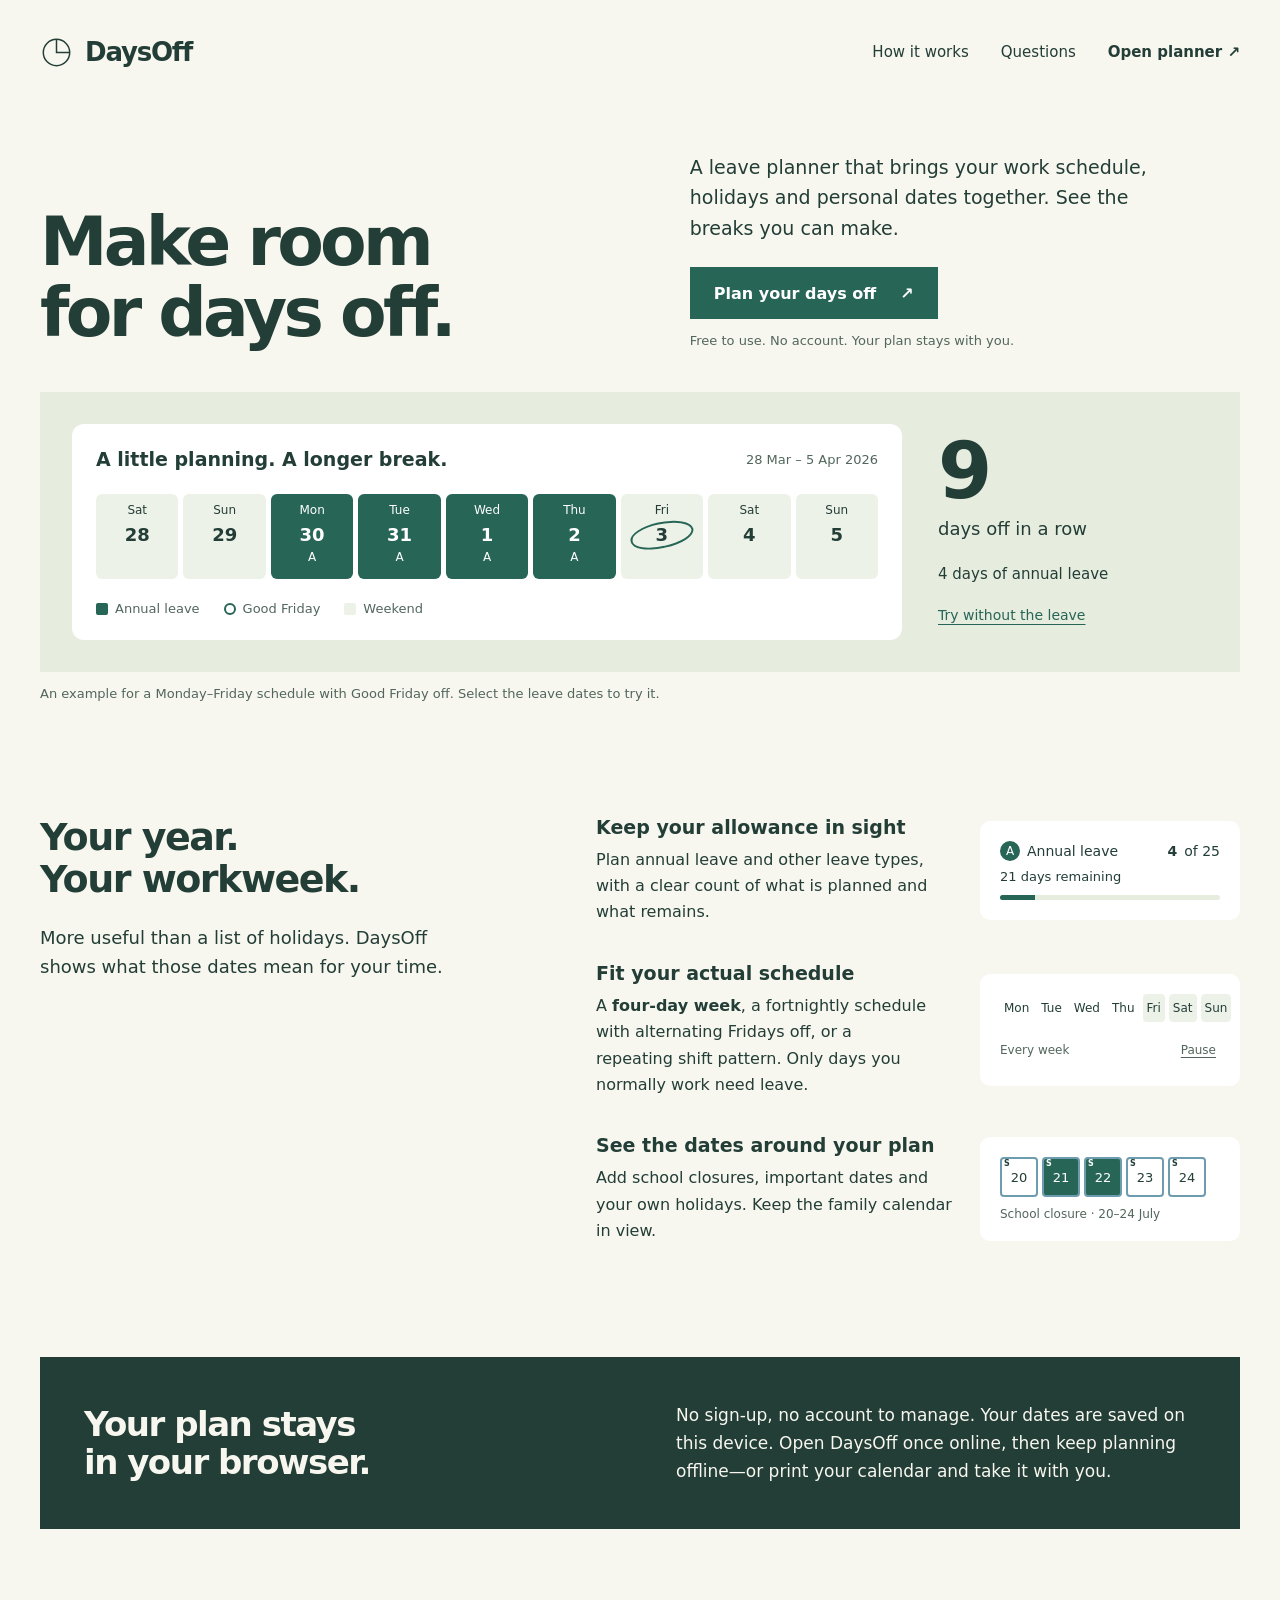
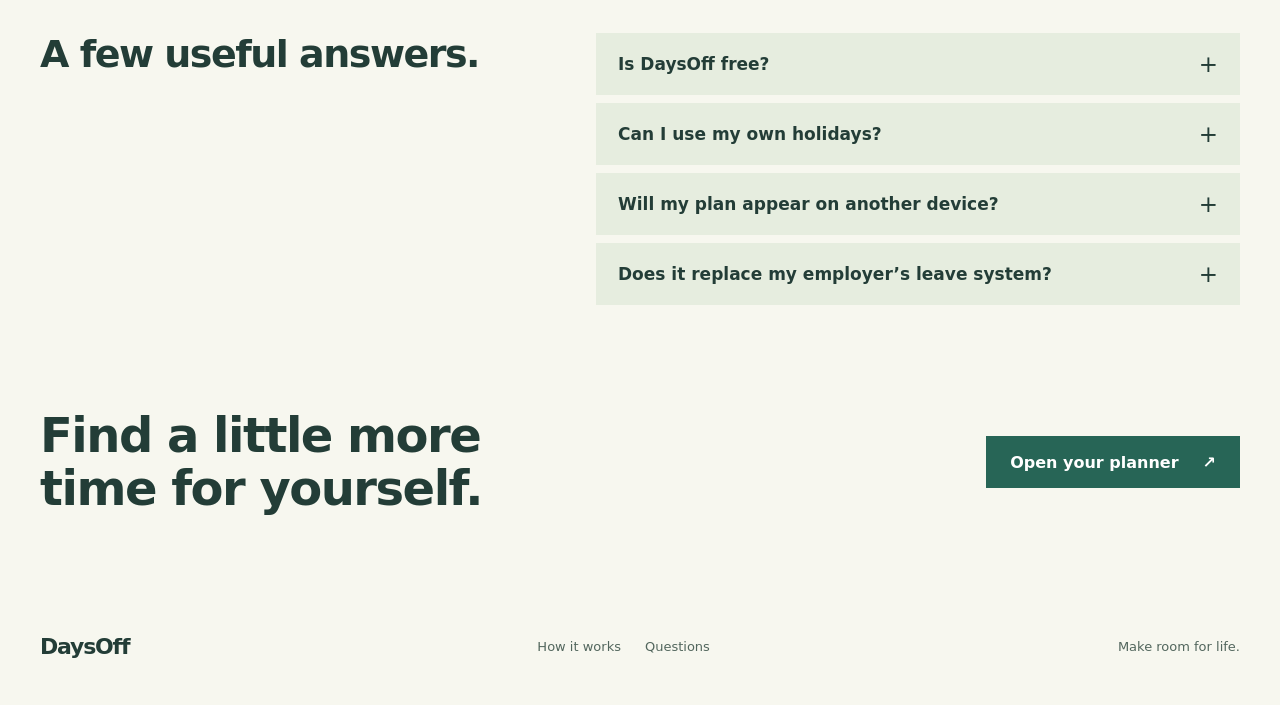
==== commit 162c4d3a: "chore: publish v1.0.0+0262f0" ====
--- a/index.html
+++ b/index.html
@@ -1,21 +1,318 @@
 <!doctype html>
 <html lang="en">
   <head>
-    <meta charset="UTF-8" />
-    <meta name="viewport" content="width=device-width, initial-scale=1.0" />
-    <meta name="theme-color" content="#123e35" />
+    <meta charset="utf-8" />
+    <meta name="viewport" content="width=device-width,initial-scale=1" />
     <meta
       name="description"
-      content="Plan holidays and personal leave privately on your device."
+      content="Make your leave days go further. Plan time off around your work schedule, holidays and school closures, privately in your browser."
     />
+    <meta name="theme-color" content="#123e35" />
     <link rel="icon" type="image/svg+xml" sizes="any" href="./icon.svg" />
     <link rel="apple-touch-icon" href="./icon-192.png" />
-    <title>DaysOff — Your year, with room to breathe</title>
-    <script type="module" crossorigin src="./assets/index-C1qF1rUA.js"></script>
-    <link rel="modulepreload" crossorigin href="./assets/holiday-data-CAM_cj8a.js">
-    <link rel="stylesheet" crossorigin href="./assets/index-DGMguTYo.css">
-  <link rel="manifest" href="./manifest.webmanifest"><script id="vite-plugin-pwa:register-sw" src="./registerSW.js"></script></head>
-  <body>
-    <div id="root"></div>
+    <title>DaysOff — Make room for days off</title>
+    <script type="module" crossorigin src="./assets/landing-BAsXPGGB.js"></script>
+    <link rel="modulepreload" crossorigin href="./assets/modulepreload-polyfill-P2Xu9kJm.js">
+    <link rel="stylesheet" crossorigin href="./assets/landing-gwGJeOzY.css">
+  </head>
+  <body id="top">
+    <a href="#main" class="skip">Skip to content</a>
+    <header>
+      <a class="brand" href="#top" aria-label="DaysOff home"
+        ><svg
+          width="33"
+          height="33"
+          viewBox="0 0 40 40"
+          fill="none"
+          aria-hidden="true"
+        >
+          <circle
+            cx="20"
+            cy="20"
+            r="16"
+            stroke="currentColor"
+            stroke-width="1.8"
+          />
+          <path d="M20 4v16h16" stroke="currentColor" stroke-width="1.8" /></svg
+        >DaysOff</a
+      >
+      <nav aria-label="Main">
+        <a class="how-link" href="#how">How it works</a
+        ><a href="#questions">Questions</a><a href="./app/">Open planner ↗</a>
+      </nav>
+    </header>
+    <main id="main">
+      <section class="hero" aria-labelledby="hero-title">
+        <div class="hero-copy">
+          <h1 id="hero-title">Make room<span>for days off.</span></h1>
+          <div>
+            <p class="intro">
+              A leave planner that brings your work schedule, holidays and
+              personal dates together. See the breaks you can make.
+            </p>
+            <a class="button" href="./app/"
+              >Plan your days off <span aria-hidden="true">↗</span></a
+            >
+            <p class="quiet">
+              Free to use. No account. Your plan stays with you.
+            </p>
+          </div>
+        </div>
+        <div class="demo" data-ui>
+          <div class="calendar-fragment">
+            <div class="fragment-heading">
+              <strong>A little planning. A longer break.</strong
+              ><span>28 Mar – 5 Apr 2026</span>
+            </div>
+            <div
+              class="day-strip"
+              role="group"
+              aria-label="Try selecting annual leave around Good Friday"
+            >
+              <div class="day">
+                <span class="weekday">Sat</span><span class="date">28</span
+                ><span class="type"></span>
+              </div>
+              <div class="day">
+                <span class="weekday">Sun</span><span class="date">29</span
+                ><span class="type"></span>
+              </div>
+              <button
+                type="button"
+                class="day"
+                data-leave
+                aria-pressed="true"
+                aria-label="Annual leave Monday 30 March"
+              >
+                <span class="weekday">Mon</span><span class="date">30</span
+                ><span class="type">A</span></button
+              ><button
+                type="button"
+                class="day"
+                data-leave
+                aria-pressed="true"
+                aria-label="Annual leave Tuesday 31 March"
+              >
+                <span class="weekday">Tue</span><span class="date">31</span
+                ><span class="type">A</span></button
+              ><button
+                type="button"
+                class="day"
+                data-leave
+                aria-pressed="true"
+                aria-label="Annual leave Wednesday 1 April"
+              >
+                <span class="weekday">Wed</span><span class="date">1</span
+                ><span class="type">A</span></button
+              ><button
+                type="button"
+                class="day"
+                data-leave
+                aria-pressed="true"
+                aria-label="Annual leave Thursday 2 April"
+              >
+                <span class="weekday">Thu</span><span class="date">2</span
+                ><span class="type">A</span>
+              </button>
+              <div class="day holiday">
+                <span class="weekday">Fri</span><span class="date">3</span
+                ><span class="type"></span>
+              </div>
+              <div class="day">
+                <span class="weekday">Sat</span><span class="date">4</span
+                ><span class="type"></span>
+              </div>
+              <div class="day">
+                <span class="weekday">Sun</span><span class="date">5</span
+                ><span class="type"></span>
+              </div>
+            </div>
+            <div class="legend">
+              <span><i class="swatch"></i>Annual leave</span
+              ><span><i class="swatch holiday"></i>Good Friday</span
+              ><span><i class="swatch weekend"></i>Weekend</span>
+            </div>
+          </div>
+          <div class="result" aria-live="polite" aria-atomic="true">
+            <p class="result-number" id="break-days">9</p>
+            <p class="result-label">days off in a row</p>
+            <p class="equation">
+              <span id="leave-days">4</span> days of annual leave
+            </p>
+            <button type="button" class="demo-reset" id="demo-toggle">
+              Try without the leave
+            </button>
+          </div>
+        </div>
+        <p class="example-note">
+          An example for a Monday–Friday schedule with Good Friday off. Select
+          the leave dates to try it.
+        </p>
+      </section>
+      <section class="explain" id="how" aria-labelledby="how-title">
+        <div>
+          <h2 id="how-title">Your year.<br />Your workweek.</h2>
+          <p class="section-intro">
+            More useful than a list of holidays. DaysOff shows what those dates
+            mean for your time.
+          </p>
+        </div>
+        <div class="details">
+          <article class="detail">
+            <div>
+              <h3>Keep your allowance in sight</h3>
+              <p>
+                Plan annual leave and other leave types, with a clear count of
+                what is planned and what remains.
+              </p>
+            </div>
+            <div class="small-fragment" data-ui>
+              <div class="balance-top">
+                <span><i class="type-symbol">A</i>Annual leave</span
+                ><span><b id="planned-count">4</b> of 25</span>
+              </div>
+              <div class="remaining">
+                <span id="remaining-count">21</span> days remaining
+              </div>
+              <div class="progress"><span id="allowance-progress"></span></div>
+            </div>
+          </article>
+          <article class="detail schedule-example">
+            <div>
+              <h3>Fit your actual schedule</h3>
+              <p>
+                A
+                <button
+                  type="button"
+                  class="schedule-case"
+                  data-schedule="0"
+                  aria-pressed="true"
+                >
+                  four-day week</button
+                >, a
+                <button
+                  type="button"
+                  class="schedule-case"
+                  data-schedule="1"
+                  aria-pressed="false"
+                >
+                  fortnightly schedule
+                </button>
+                with alternating Fridays off, or a
+                <button
+                  type="button"
+                  class="schedule-case"
+                  data-schedule="3"
+                  aria-pressed="false"
+                >
+                  repeating shift pattern</button
+                >. Only days you normally work need leave.
+              </p>
+            </div>
+            <div class="small-fragment" data-ui>
+              <div
+                class="workdays"
+                role="img"
+                aria-label="Four-day week: Monday to Thursday working, Friday to Sunday off"
+              >
+                <span class="on">Mon</span><span class="on">Tue</span
+                ><span class="on">Wed</span><span class="on">Thu</span
+                ><span>Fri</span><span>Sat</span><span>Sun</span>
+              </div>
+              <div class="schedule-controls">
+                <span id="schedule-caption">Every week</span
+                ><button
+                  type="button"
+                  id="schedule-pause"
+                  aria-label="Pause schedule examples"
+                >
+                  Pause
+                </button>
+              </div>
+            </div>
+          </article>
+          <article class="detail">
+            <div>
+              <h3>See the dates around your plan</h3>
+              <p>
+                Add school closures, important dates and your own holidays. Keep
+                the family calendar in view.
+              </p>
+            </div>
+            <div class="small-fragment" data-ui>
+              <div
+                class="school-example"
+                role="img"
+                aria-label="School closure with leave planned on Tuesday and Wednesday"
+              >
+                <span class="school-date">20</span
+                ><span class="school-date">21</span
+                ><span class="school-date">22</span
+                ><span class="school-date">23</span
+                ><span class="school-date">24</span>
+              </div>
+              <div class="school-caption">School closure · 20–24 July</div>
+            </div>
+          </article>
+        </div>
+      </section>
+      <section class="privacy" aria-labelledby="privacy-title">
+        <h2 id="privacy-title">Your plan stays<br />in your browser.</h2>
+        <p>
+          No sign-up, no account to manage. Your dates are saved on this device.
+          Open DaysOff once online, then keep planning offline—or print your
+          calendar and take it with you.
+        </p>
+      </section>
+      <section class="faq" id="questions" aria-labelledby="faq-title">
+        <h2 id="faq-title">A few useful answers.</h2>
+        <div class="questions">
+          <details>
+            <summary>Is DaysOff free?</summary>
+            <p>
+              Yes. You can plan your leave without creating an account or
+              starting a subscription.
+            </p>
+          </details>
+          <details>
+            <summary>Can I use my own holidays?</summary>
+            <p>
+              Yes. Add your own days off and important dates, including
+              repeating events. Automatic country and regional holiday data is
+              optional.
+            </p>
+          </details>
+          <details>
+            <summary>Will my plan appear on another device?</summary>
+            <p>
+              Your plan is stored in the browser where you create it. It does
+              not automatically sync to other browsers or devices. Clearing that
+              browser’s site data removes the saved plan.
+            </p>
+          </details>
+          <details>
+            <summary>Does it replace my employer’s leave system?</summary>
+            <p>
+              DaysOff helps you plan. It does not submit leave requests or
+              confirm approval. Check your allowance, holidays and leave
+              arrangements with your employer.
+            </p>
+          </details>
+        </div>
+      </section>
+      <section class="close" aria-labelledby="close-title">
+        <h2 id="close-title">Find a little more<br />time for yourself.</h2>
+        <a class="button" href="./app/"
+          >Open your planner <span aria-hidden="true">↗</span></a
+        >
+      </section>
+    </main>
+    <footer>
+      <a href="#top" class="brand">DaysOff</a>
+      <div class="footer-links">
+        <a href="#how">How it works</a><a href="#questions">Questions</a>
+      </div>
+      <p class="footer-note">Make room for life.</p>
+    </footer>
   </body>
 </html>
--- a/assets/landing-gwGJeOzY.css
+++ b/assets/landing-gwGJeOzY.css
@@ -0,0 +1 @@
+:root{--ground:#f7f7ef;--ink:#233d37;--accent:#276556;--stage:#e6eddf;--muted:#52665d;--white:#fff;--rule:#d4dfd7;--weekend:#edf2e8;--school:#dcecf5;color:var(--ink);background:var(--ground);font-synthesis:none;font-family:Inter,ui-sans-serif,system-ui,-apple-system,BlinkMacSystemFont,Segoe UI,sans-serif}*{box-sizing:border-box}html{scroll-behavior:smooth}body{margin:0}button,a,input{font:inherit}button,a{touch-action:manipulation}button{cursor:pointer}a{color:inherit;text-decoration:none}a:hover{text-underline-offset:5px;text-decoration:underline}button:focus-visible,a:focus-visible,summary:focus-visible{outline-offset:4px;outline:3px solid #9e5011}header,main,footer{width:min(1280px,100% - 80px);margin:auto}header{justify-content:space-between;align-items:center;gap:24px;height:104px;display:flex}.brand{letter-spacing:-1.2px;align-items:center;gap:12px;font-size:26px;font-weight:750;display:inline-flex}.brand svg{width:33px;height:33px}nav{align-items:center;gap:32px;font-size:15px;display:flex}nav a:last-child{font-weight:650}.hero{padding:48px 0 0}.hero-copy{grid-template-columns:1.05fr 1fr;align-items:end;gap:72px;display:grid}h1{letter-spacing:-.055em;text-wrap:balance;margin:0;font-size:clamp(46px,5.3vw,76px);font-weight:650;line-height:1.04}h1 span{display:block}.intro{max-width:480px;margin:0 0 24px;font-size:19px;line-height:1.6}.button{background:var(--accent);min-height:52px;color:var(--white);border:0;border-radius:0;justify-content:center;align-items:center;gap:24px;padding:13px 24px;font-weight:650;text-decoration:none;transition:background .14s ease-out,transform .14s ease-out;display:inline-flex}.button:hover{background:#174d40;text-decoration:none}.button:active{transform:translateY(1px)}.quiet{color:var(--muted);margin:14px 0 0;font-size:14px}.demo{background:var(--stage);grid-template-columns:1fr 270px;align-items:center;gap:36px;margin-top:44px;padding:32px;display:grid}.calendar-fragment{background:var(--white);border-radius:12px;padding:24px}.fragment-heading{justify-content:space-between;align-items:center;gap:16px;margin-bottom:24px;display:flex}.fragment-heading strong{font-size:19px}.fragment-heading span{color:var(--muted);font-size:13px}.day-strip{grid-template-columns:repeat(9,minmax(0,1fr));gap:5px;display:grid}.day{text-align:center;background:var(--weekend);min-width:0;color:var(--ink);border:0;border-radius:6px;padding:9px 0 11px;font-size:18px;position:relative}.day .weekday{margin-bottom:7px;font-size:12px;display:block}.day .date{font-weight:550}.day .type{min-height:18px;margin-top:5px;font-size:12px;display:block}.day[data-leave]{background:var(--white);outline:1px solid var(--rule);outline-offset:-1px}.day[data-leave][aria-pressed=true]{background:var(--accent);color:var(--white);outline:0}.day[data-leave]:hover{box-shadow:inset 0 0 0 2px var(--ink)}.day.holiday .date:after{content:"";border:2px solid var(--accent);border-radius:48% 52% 49% 48%;position:absolute;inset:28px 9px 31px;transform:rotate(-12deg)}.legend{color:var(--muted);flex-wrap:wrap;gap:12px 24px;margin-top:22px;font-size:13px;display:flex}.legend>span{align-items:center;gap:7px;display:flex}.swatch{background:var(--accent);border-radius:2px;width:12px;height:12px;display:inline-block}.swatch.weekend{background:var(--weekend)}.swatch.holiday{border:2px solid var(--accent);background:0 0;border-radius:50%}.result{align-self:center}.result-number{letter-spacing:-5px;margin:0;font-size:78px;font-weight:550;line-height:.95}.result-label{margin:8px 0 24px;font-size:18px;line-height:1.4}.equation{margin:0 0 16px;font-size:15px}.demo-reset{color:var(--accent);text-underline-offset:4px;background:0 0;border:0;min-height:32px;padding:0;font-size:14px;text-decoration:underline}.example-note{color:var(--muted);margin:12px 0 0;font-size:13px;line-height:1.5}.explain{grid-template-columns:5fr 7fr;align-items:start;gap:96px;margin-top:112px;display:grid}h2{letter-spacing:-1.5px;text-wrap:balance;margin:0;font-size:38px;font-weight:600;line-height:1.12}.section-intro{max-width:420px;margin:22px 0 0;font-size:18px;line-height:1.65}.details{gap:36px;display:grid}.detail{grid-template-columns:1fr 260px;align-items:center;gap:28px;display:grid}.detail h3{margin:0 0 9px;font-size:19px;font-weight:600}.detail p{color:var(--ink);margin:0;font-size:16px;line-height:1.65}.small-fragment{background:var(--white);border-radius:10px;min-width:0;padding:20px;font-size:14px}.balance-top{justify-content:space-between;align-items:center;gap:15px;display:flex}.balance-top>span{align-items:center;gap:7px;display:flex}.type-symbol{background:var(--accent);color:#fff;text-align:center;border-radius:50%;width:20px;height:20px;font-size:12px;line-height:20px}.remaining{margin-top:8px;font-size:13px}.progress{background:var(--stage);border-radius:5px;height:5px;margin-top:11px;overflow:hidden}.progress span{background:var(--accent);width:16%;height:100%;display:block}.workdays{justify-content:space-between;gap:4px;display:flex}.schedule-case{color:inherit;font:inherit;text-align:inherit;background:0 0;border:0;padding:0}.schedule-case[aria-pressed=true]{font-weight:700}.schedule-controls{color:var(--muted);justify-content:space-between;align-items:center;gap:8px;margin-top:12px;font-size:12px;display:flex}.schedule-controls button{color:inherit;text-underline-offset:3px;background:0 0;border:0;min-height:32px;padding:4px;text-decoration:underline}.workdays span{padding:7px 4px;font-size:12px}.workdays .on{background:var(--white);border-radius:4px}.workdays span:not(.on){background:var(--weekend);border-radius:4px}.school-example{gap:4px;display:flex}.school-date{border:2px solid #6d9caf;border-radius:4px;justify-content:center;align-items:center;width:38px;height:40px;font-size:13px;display:flex;position:relative}.school-date:nth-child(2),.school-date:nth-child(3){background:var(--accent);color:#fff}.school-date:before{content:"S";font-size:8px;font-weight:600;position:absolute;top:0;left:2px}.school-caption{color:var(--muted);margin:10px 0 0;font-size:12px}.privacy{background:var(--ink);color:var(--ground);grid-template-columns:1fr 1fr;align-items:center;gap:72px;margin-top:112px;padding:44px;display:grid}.privacy h2{font-size:34px}.privacy p{margin:0;font-size:17px;line-height:1.65}.faq{grid-template-columns:5fr 7fr;gap:96px;margin:104px 0;display:grid}.questions{gap:8px;display:grid}.questions details{background:var(--stage);padding:18px 22px}.questions summary{cursor:pointer;justify-content:space-between;align-items:center;gap:20px;font-size:17px;font-weight:550;list-style:none;display:flex}.questions summary:after{content:"+";font-size:23px;font-weight:400}.questions details[open] summary:after{content:"−"}.questions details p{max-width:54ch;margin:16px 0 4px;font-size:16px;line-height:1.65}.close{justify-content:space-between;align-items:center;gap:40px;margin-bottom:80px;display:flex}.close h2{max-width:620px;font-size:48px}footer{color:var(--muted);justify-content:space-between;align-items:center;gap:24px;padding:30px 0 38px;font-size:13px;display:flex}footer .brand{color:var(--ink);font-size:22px}.footer-links{gap:24px;display:flex}.skip{background:var(--white);padding:12px;position:absolute;top:-70px;left:20px}.skip:focus{top:12px}.no-js{color:var(--muted);font-size:13px}@media (width<=1050px){.hero-copy{gap:40px}.demo{grid-template-columns:1fr 180px;gap:24px;padding:24px}.calendar-fragment{padding:18px}.day-strip{gap:3px}.day{font-size:16px}.result-number{font-size:65px}.explain,.faq{gap:48px}.detail{grid-template-columns:1fr;gap:16px}.small-fragment{max-width:340px}.explain{grid-template-columns:1fr 1fr}}@media (width<=700px){header,main,footer{width:calc(100% - 40px)}header{height:84px}.brand{font-size:24px}.brand svg{width:29px;height:29px}nav{gap:18px}nav .how-link{display:none}.hero{padding-top:24px}.hero-copy{grid-template-columns:1fr;gap:25px}h1{max-width:550px;font-size:49px}.intro{max-width:520px;margin-bottom:22px;font-size:17px}.quiet{font-size:12px}.demo{grid-template-columns:1fr;gap:24px;margin-top:32px;padding:18px}.calendar-fragment{padding:16px 10px}.fragment-heading{gap:8px;margin-bottom:18px}.fragment-heading strong{font-size:15px}.fragment-heading span{font-size:11px}.day-strip{grid-template-columns:repeat(9,minmax(0,1fr));gap:2px}.day{border-radius:4px;padding:8px 0 7px;font-size:15px}.day .weekday{margin-bottom:6px;font-size:11px}.day .type{margin-top:4px;font-size:10px}.day.holiday .date:after{inset:24px 0 25px}.legend{gap:9px;margin-top:16px;font-size:11px}.legend>span{gap:4px}.swatch{width:10px;height:10px}.result{grid-template-columns:90px 1fr;align-items:center;gap:0 18px;display:grid}.result-number{grid-row:1/4;font-size:72px}.result-label{margin:0 0 6px;font-size:18px}.equation{margin:0;font-size:13px}.demo-reset{justify-self:start;margin-top:4px;font-size:12px}.example-note{margin-top:9px;font-size:11px}.explain{grid-template-columns:1fr;gap:32px;margin-top:72px}h2{font-size:32px}.section-intro{margin-top:18px;font-size:17px}.details{gap:32px}.detail{grid-template-columns:1fr;gap:16px}.detail h3{font-size:19px}.detail p{font-size:16px}.small-fragment{max-width:none;padding:18px}.privacy{grid-template-columns:1fr;gap:24px;margin-top:64px;padding:26px}.privacy h2{font-size:30px}.privacy p{font-size:16px}.faq{grid-template-columns:1fr;gap:24px;margin:64px 0}.questions details{padding:17px}.questions summary{font-size:16px}.close{margin-bottom:40px;display:block}.close h2{max-width:400px;margin-bottom:24px;font-size:38px}footer{flex-wrap:wrap;align-items:start;padding-top:30px}.footer-links{gap:16px}.footer-note{width:100%;margin:0;font-size:12px}}@media (width<=370px){header,main,footer{width:calc(100% - 32px)}h1{font-size:41px}.demo{padding:12px}.calendar-fragment{padding:14px 7px}.day .weekday{font-size:11px}.day{font-size:14px}.legend{gap:7px;font-size:11px}.fragment-heading span{font-size:10px}.result-number{font-size:64px}.result{grid-template-columns:76px 1fr}.privacy{padding:24px}}.quiet,.example-note,.footer-note{font-size:13px!important}@media (prefers-reduced-motion:reduce){html{scroll-behavior:auto}*{transition:none!important}}
